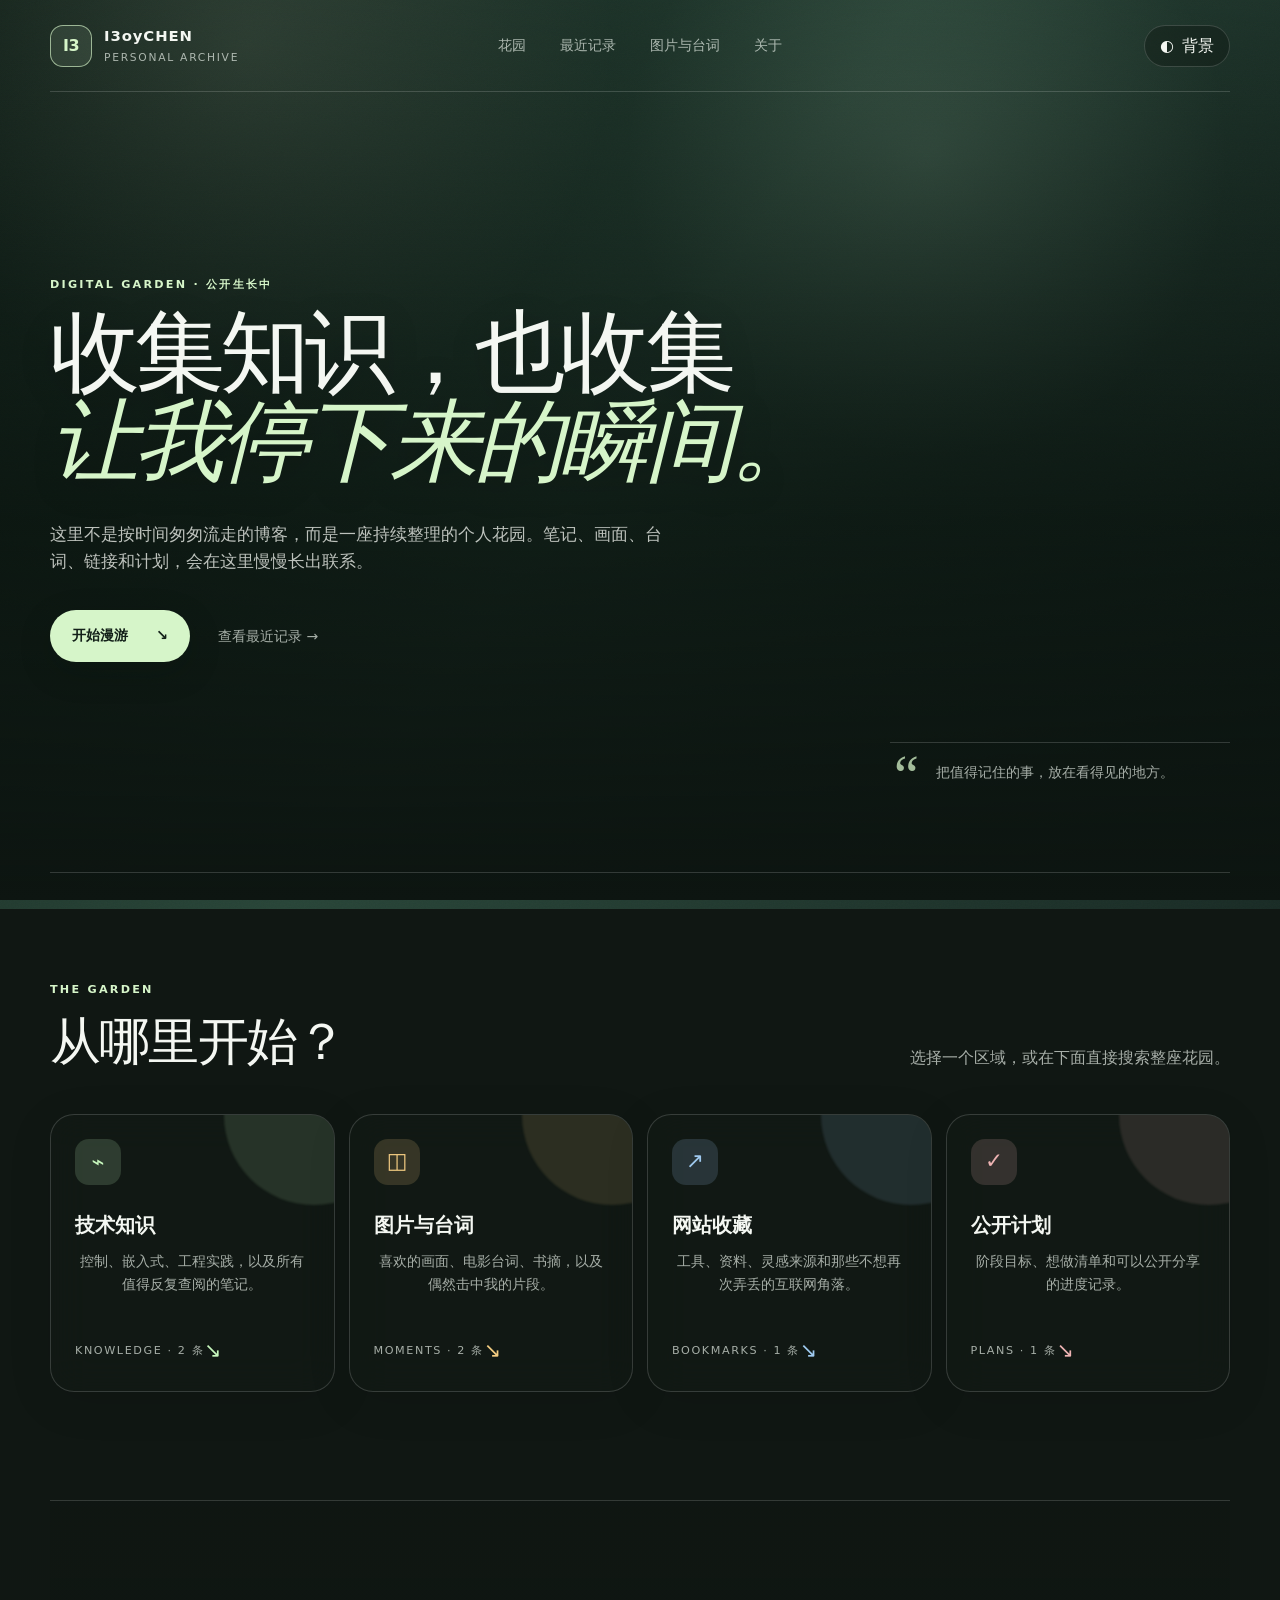
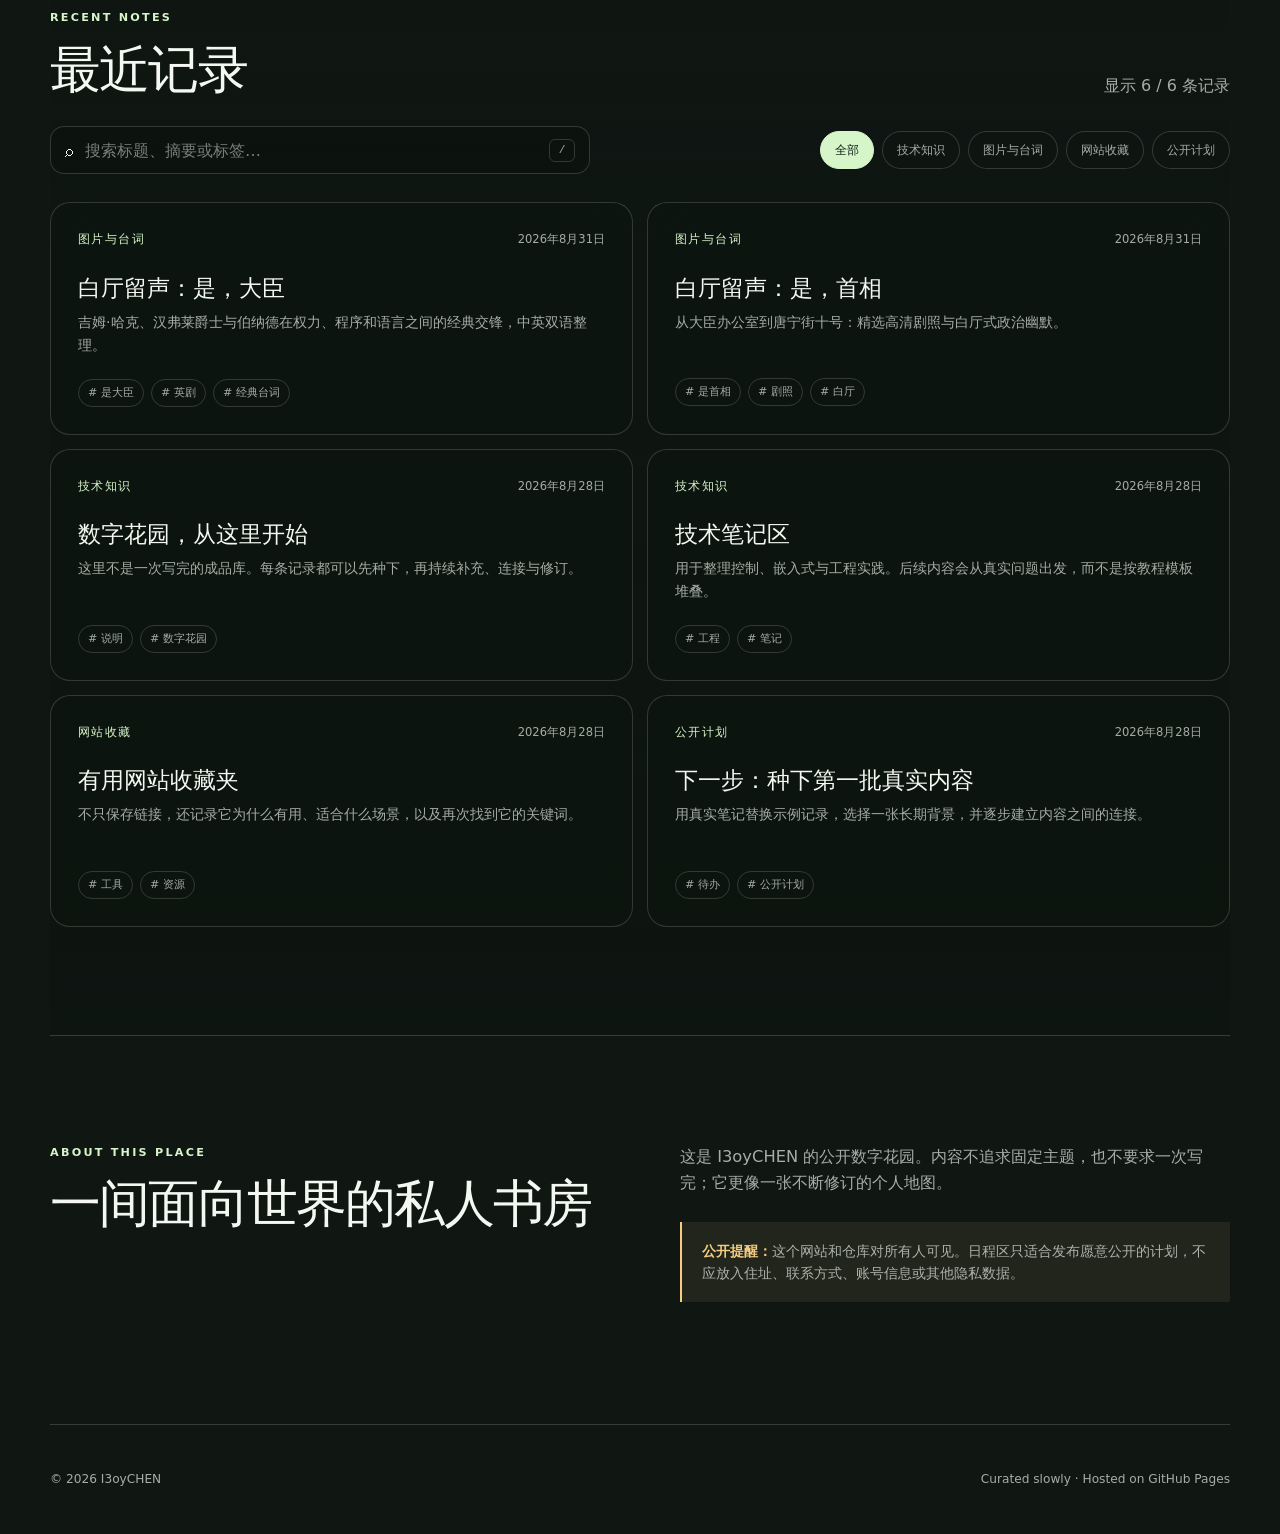
==== index.html @ d6d53adb "Add Yes Minister bilingual stills and quotes" ====
<!doctype html>
<html lang="zh-CN">
<head>
  <meta charset="utf-8">
  <meta name="viewport" content="width=device-width, initial-scale=1">
  <meta name="description" content="I3oyCHEN 的个人数字花园：技术笔记、光影片段、网站收藏与公开计划。">
  <meta name="theme-color" content="#101713">
  <title>I3oyCHEN · 数字花园</title>
  <link rel="icon" href="assets/favicon.svg" type="image/svg+xml">
  <link rel="stylesheet" href="assets/styles.css">
</head>
<body>
  <a class="skip-link" href="#main-content">跳到主要内容</a>
  <div class="background-layer" aria-hidden="true"></div>
  <div class="page-shell">
    <header class="site-header" aria-label="网站页眉">
      <a class="brand" href="#top" aria-label="返回首页">
        <span class="brand-mark" aria-hidden="true">I3</span>
        <span><strong>I3oyCHEN</strong><small>Personal archive</small></span>
      </a>
      <nav class="main-nav" aria-label="主要导航">
        <a href="#garden">花园</a>
        <a href="#latest">最近记录</a>
        <a href="moments/yes-minister.html">图片与台词</a>
        <a href="#about">关于</a>
      </nav>
      <button class="icon-button" id="open-background" type="button" aria-haspopup="dialog" aria-controls="background-panel">
        <span aria-hidden="true">◐</span><span class="button-label">背景</span>
      </button>
    </header>

    <main id="main-content">
      <section class="hero" id="top" aria-labelledby="hero-title">
        <p class="eyebrow">DIGITAL GARDEN · 公开生长中</p>
        <h1 id="hero-title">收集知识，也收集<br><em>让我停下来的瞬间。</em></h1>
        <p class="hero-copy">这里不是按时间匆匆流走的博客，而是一座持续整理的个人花园。笔记、画面、台词、链接和计划，会在这里慢慢长出联系。</p>
        <div class="hero-actions">
          <a class="primary-button" href="#garden">开始漫游 <span aria-hidden="true">↘</span></a>
          <a class="text-link" href="#latest">查看最近记录 <span aria-hidden="true">→</span></a>
        </div>
        <div class="hero-note" aria-label="今日短句">
          <span class="quote-mark" aria-hidden="true">“</span>
          <blockquote id="daily-quote">把值得记住的事，放在看得见的地方。</blockquote>
        </div>
      </section>

      <section class="garden section-block" id="garden" aria-labelledby="garden-title">
        <div class="section-heading">
          <div><p class="eyebrow">THE GARDEN</p><h2 id="garden-title">从哪里开始？</h2></div>
          <p>选择一个区域，或在下面直接搜索整座花园。</p>
        </div>
        <div class="category-grid" id="category-grid" aria-label="内容分类"></div>
      </section>

      <section class="archive section-block" id="latest" aria-labelledby="archive-title">
        <div class="section-heading archive-heading">
          <div><p class="eyebrow">RECENT NOTES</p><h2 id="archive-title">最近记录</h2></div>
          <p id="result-count" aria-live="polite"></p>
        </div>
        <div class="search-panel" role="search">
          <label class="search-box" for="search-input">
            <span aria-hidden="true">⌕</span><span class="sr-only">搜索花园</span>
            <input id="search-input" type="search" autocomplete="off" placeholder="搜索标题、摘要或标签…">
            <kbd aria-hidden="true">/</kbd>
          </label>
          <div class="filter-list" id="filter-list" aria-label="按分类筛选"></div>
        </div>
        <div class="entry-grid" id="entry-grid"></div>
        <div class="empty-state" id="empty-state" hidden>
          <p>没有找到匹配的记录。</p>
          <button class="text-button" id="clear-search" type="button">清除搜索与筛选</button>
        </div>
      </section>

      <section class="about section-block" id="about" aria-labelledby="about-title">
        <div><p class="eyebrow">ABOUT THIS PLACE</p><h2 id="about-title">一间面向世界的私人书房</h2></div>
        <div class="about-copy">
          <p>这是 I3oyCHEN 的公开数字花园。内容不追求固定主题，也不要求一次写完；它更像一张不断修订的个人地图。</p>
          <p class="privacy-note"><strong>公开提醒：</strong>这个网站和仓库对所有人可见。日程区只适合发布愿意公开的计划，不应放入住址、联系方式、账号信息或其他隐私数据。</p>
        </div>
      </section>
    </main>

    <footer class="site-footer">
      <p>© <span id="current-year"></span> I3oyCHEN</p>
      <p>Curated slowly · Hosted on GitHub Pages</p>
    </footer>
  </div>

  <dialog class="background-panel" id="background-panel" aria-labelledby="background-title">
    <form method="dialog" class="panel-head">
      <div><p class="eyebrow">APPEARANCE</p><h2 id="background-title">选择一片天色</h2></div>
      <button class="close-button" value="close" aria-label="关闭背景面板">×</button>
    </form>
    <div class="background-options" id="background-options" role="radiogroup" aria-label="预设背景"></div>
    <div class="custom-background">
      <div><strong>使用本地图片</strong><p>图片只保存在当前浏览器，不会上传到网站。</p></div>
      <label class="upload-button" for="background-upload">选择图片</label>
      <input id="background-upload" type="file" accept="image/jpeg,image/png,image/webp,image/avif" hidden>
    </div>
    <p class="upload-status" id="upload-status" aria-live="polite"></p>
  </dialog>

  <noscript>请启用 JavaScript，以使用内容筛选、搜索和背景切换功能。</noscript>
  <script src="content/site-content.js"></script>
  <script src="assets/app.js"></script>
</body>
</html>
---- assets/styles.css ----
:root {
  --ink: #f4f7f2;
  --muted: rgba(237, 244, 238, 0.68);
  --line: rgba(255, 255, 255, 0.16);
  --panel: rgba(14, 21, 17, 0.66);
  --panel-strong: rgba(14, 21, 17, 0.88);
  --accent: #d6f5c9;
  --accent-ink: #132019;
  --shadow: 0 24px 80px rgba(0, 0, 0, 0.28);
  --radius: 24px;
  --content-width: 1180px;
  font-family: Inter, ui-sans-serif, system-ui, -apple-system, BlinkMacSystemFont, "Segoe UI", "Microsoft YaHei", sans-serif;
  color-scheme: dark;
}

* { box-sizing: border-box; }
html { scroll-behavior: smooth; }
body {
  margin: 0;
  min-width: 320px;
  min-height: 100vh;
  color: var(--ink);
  background: #101713;
  line-height: 1.6;
}
body::after {
  content: "";
  position: fixed;
  inset: 0;
  z-index: -1;
  pointer-events: none;
  background: linear-gradient(180deg, rgba(6, 13, 9, 0.18) 0%, rgba(6, 13, 9, 0.72) 58%, #0d1511 100%);
}

a { color: inherit; text-decoration: none; }
button, input { font: inherit; }
button, a { -webkit-tap-highlight-color: transparent; }
button { color: inherit; }

.background-layer {
  position: fixed;
  inset: 0;
  z-index: -2;
  background-color: #24372f;
  background-size: cover;
  background-position: center;
  transform: scale(1.02);
  transition: background 500ms ease, filter 500ms ease;
}

body[data-background="forest"] .background-layer {
  background-image:
    radial-gradient(circle at 72% 18%, rgba(186, 230, 197, 0.2), transparent 25%),
    radial-gradient(circle at 20% 6%, rgba(229, 239, 205, 0.14), transparent 27%),
    linear-gradient(125deg, #13241c 0%, #274437 48%, #182a24 100%);
}
body[data-background="forest"] .background-layer::before,
body[data-background="paper"] .background-layer::before {
  content: "";
  position: absolute;
  inset: 0;
  opacity: 0.26;
  background-image: url("data:image/svg+xml,%3Csvg xmlns='http://www.w3.org/2000/svg' width='180' height='180' viewBox='0 0 180 180'%3E%3Cfilter id='n'%3E%3CfeTurbulence type='fractalNoise' baseFrequency='.72' numOctaves='3' stitchTiles='stitch'/%3E%3C/filter%3E%3Crect width='100%25' height='100%25' filter='url(%23n)' opacity='.12'/%3E%3C/svg%3E");
}
body[data-background="dusk"] .background-layer {
  background-image:
    radial-gradient(circle at 78% 22%, rgba(246, 177, 132, 0.32), transparent 25%),
    radial-gradient(circle at 22% 12%, rgba(136, 159, 224, 0.3), transparent 32%),
    linear-gradient(135deg, #17182c 0%, #3c3658 54%, #322820 100%);
}
body[data-background="paper"] .background-layer {
  background-image:
    radial-gradient(circle at 80% 12%, rgba(255, 245, 208, 0.33), transparent 28%),
    linear-gradient(135deg, #5e4b3d 0%, #94785e 44%, #4a4038 100%);
  filter: saturate(0.75);
}
body[data-background="classic"] .background-layer {
  background-image: url("backgrounds/classic.jpg");
}
body[data-background="custom"] .background-layer {
  background-image: var(--custom-background);
}

.page-shell { width: min(calc(100% - 40px), var(--content-width)); margin: 0 auto; }
.site-header {
  min-height: 92px;
  display: grid;
  grid-template-columns: 1fr auto 1fr;
  align-items: center;
  border-bottom: 1px solid var(--line);
}
.brand { display: inline-flex; width: fit-content; align-items: center; gap: 12px; }
.brand-mark {
  display: grid;
  place-items: center;
  width: 42px;
  height: 42px;
  border: 1px solid rgba(214, 245, 201, 0.65);
  border-radius: 13px;
  background: rgba(214, 245, 201, 0.1);
  color: var(--accent);
  font-weight: 800;
  letter-spacing: -0.04em;
}
.brand strong, .brand small { display: block; }
.brand strong { font-size: 0.93rem; letter-spacing: 0.06em; }
.brand small { color: var(--muted); font-size: 0.67rem; letter-spacing: 0.16em; text-transform: uppercase; }
.main-nav { display: flex; gap: 34px; color: var(--muted); font-size: 0.88rem; }
.main-nav a { position: relative; padding: 10px 0; }
.main-nav a::after {
  content: "";
  position: absolute;
  left: 0;
  right: 100%;
  bottom: 4px;
  height: 1px;
  background: var(--accent);
  transition: right 180ms ease;
}
.main-nav a:hover, .main-nav a:focus-visible { color: var(--ink); }
.main-nav a:hover::after, .main-nav a:focus-visible::after { right: 0; }
.icon-button {
  justify-self: end;
  display: inline-flex;
  align-items: center;
  gap: 8px;
  min-height: 42px;
  padding: 0 15px;
  border: 1px solid var(--line);
  border-radius: 999px;
  background: rgba(14, 21, 17, 0.38);
  cursor: pointer;
}
.icon-button:hover { border-color: rgba(214, 245, 201, 0.6); background: rgba(14, 21, 17, 0.68); }

.hero {
  min-height: min(780px, calc(100vh - 30px));
  display: flex;
  flex-direction: column;
  justify-content: center;
  position: relative;
  padding: 108px 0 134px;
}
.eyebrow { margin: 0 0 15px; color: var(--accent); font-size: 0.7rem; font-weight: 700; letter-spacing: 0.2em; }
.hero h1 {
  max-width: 860px;
  margin: 0;
  font-family: Georgia, "Noto Serif SC", "Songti SC", serif;
  font-size: clamp(3rem, 7vw, 6.75rem);
  font-weight: 500;
  letter-spacing: -0.055em;
  line-height: 0.99;
  text-shadow: 0 8px 34px rgba(0, 0, 0, 0.24);
}
.hero h1 em { color: var(--accent); font-weight: 400; }
.hero-copy { max-width: 640px; margin: 34px 0 0; color: rgba(244, 247, 242, 0.76); font-size: 1.08rem; }
.hero-actions { display: flex; align-items: center; gap: 28px; margin-top: 34px; }
.primary-button {
  display: inline-flex;
  align-items: center;
  gap: 28px;
  min-height: 52px;
  padding: 0 22px;
  border-radius: 999px;
  background: var(--accent);
  color: var(--accent-ink);
  font-size: 0.9rem;
  font-weight: 700;
  box-shadow: 0 10px 32px rgba(8, 20, 12, 0.24);
}
.primary-button:hover { transform: translateY(-2px); box-shadow: 0 14px 38px rgba(8, 20, 12, 0.34); }
.text-link { color: var(--muted); font-size: 0.88rem; }
.text-link:hover { color: var(--ink); }
.hero-note {
  position: absolute;
  right: 0;
  bottom: 88px;
  width: min(340px, 35%);
  padding: 18px 0 0 46px;
  border-top: 1px solid var(--line);
}
.hero-note blockquote { margin: 0; color: var(--muted); font-family: Georgia, "Noto Serif SC", serif; font-size: 0.9rem; }
.quote-mark { position: absolute; left: 4px; top: 4px; color: var(--accent); font-family: Georgia, serif; font-size: 3.5rem; line-height: 1; opacity: 0.75; }

.section-block { padding: 108px 0; border-top: 1px solid var(--line); }
.section-heading { display: flex; align-items: end; justify-content: space-between; gap: 48px; margin-bottom: 44px; }
.section-heading h2, .about h2, .background-panel h2 {
  margin: 0;
  font-family: Georgia, "Noto Serif SC", "Songti SC", serif;
  font-size: clamp(2rem, 4vw, 3.75rem);
  font-weight: 500;
  letter-spacing: -0.035em;
  line-height: 1.1;
}
.section-heading > p { max-width: 390px; margin: 0; color: var(--muted); }
.category-grid { display: grid; grid-template-columns: repeat(4, 1fr); gap: 14px; }
.category-card {
  position: relative;
  min-height: 278px;
  display: flex;
  flex-direction: column;
  padding: 24px;
  overflow: hidden;
  border: 1px solid var(--line);
  border-radius: var(--radius);
  background: rgba(18, 27, 22, 0.62);
  backdrop-filter: blur(18px);
  box-shadow: 0 10px 45px rgba(0, 0, 0, 0.1);
  cursor: pointer;
  transition: transform 180ms ease, border-color 180ms ease, background 180ms ease;
}
.category-card::before {
  content: "";
  position: absolute;
  width: 180px;
  height: 180px;
  top: -90px;
  right: -70px;
  border-radius: 50%;
  background: var(--card-accent);
  filter: blur(1px);
  opacity: 0.12;
}
.category-card:hover, .category-card:focus-visible { transform: translateY(-5px); border-color: color-mix(in srgb, var(--card-accent) 55%, white 10%); background: rgba(18, 27, 22, 0.78); outline: none; }
.category-icon { display: grid; place-items: center; width: 46px; height: 46px; border-radius: 14px; background: color-mix(in srgb, var(--card-accent) 16%, transparent); color: var(--card-accent); font-size: 1.35rem; }
.category-meta { display: flex; align-items: center; justify-content: space-between; margin-top: auto; color: var(--muted); font-size: 0.7rem; text-transform: uppercase; letter-spacing: 0.14em; }
.category-card h3 { margin: 25px 0 8px; font-size: 1.24rem; }
.category-card > p { margin: 0; color: var(--muted); font-size: 0.88rem; }
.category-arrow { font-size: 1.3rem; color: var(--card-accent); }
.accent-mint { --card-accent: #c7f7bd; }
.accent-amber { --card-accent: #f4cc82; }
.accent-blue { --card-accent: #9fc9ef; }
.accent-rose { --card-accent: #edb3b3; }

.archive { background: linear-gradient(180deg, rgba(11, 18, 14, 0.1), rgba(11, 18, 14, 0.48)); }
.archive-heading { margin-bottom: 28px; }
.search-panel { display: flex; gap: 14px; justify-content: space-between; align-items: center; margin-bottom: 28px; }
.search-box {
  flex: 1 1 440px;
  max-width: 540px;
  display: flex;
  align-items: center;
  gap: 10px;
  min-height: 48px;
  padding: 0 14px;
  border: 1px solid var(--line);
  border-radius: 14px;
  background: rgba(12, 19, 15, 0.66);
  backdrop-filter: blur(16px);
}
.search-box:focus-within { border-color: rgba(214, 245, 201, 0.72); box-shadow: 0 0 0 3px rgba(214, 245, 201, 0.08); }
.search-box input { width: 100%; border: 0; outline: 0; background: transparent; color: var(--ink); }
.search-box input::placeholder { color: rgba(237, 244, 238, 0.48); }
kbd { min-width: 26px; padding: 2px 7px; border: 1px solid var(--line); border-radius: 6px; color: var(--muted); text-align: center; font-size: 0.7rem; }
.filter-list { display: flex; flex-wrap: wrap; justify-content: flex-end; gap: 8px; }
.filter-button {
  min-height: 38px;
  padding: 0 14px;
  border: 1px solid var(--line);
  border-radius: 999px;
  background: rgba(14, 21, 17, 0.46);
  color: var(--muted);
  cursor: pointer;
  font-size: 0.78rem;
}
.filter-button:hover, .filter-button[aria-pressed="true"] { background: var(--accent); color: var(--accent-ink); border-color: var(--accent); }
.entry-grid { display: grid; grid-template-columns: repeat(2, 1fr); gap: 14px; }
.entry-card {
  min-height: 232px;
  display: flex;
  flex-direction: column;
  padding: 27px;
  border: 1px solid var(--line);
  border-radius: 20px;
  background: rgba(13, 21, 16, 0.68);
  backdrop-filter: blur(18px);
  transition: transform 180ms ease, border-color 180ms ease, background 180ms ease;
}
.entry-card:hover { transform: translateY(-3px); border-color: rgba(214, 245, 201, 0.45); background: rgba(13, 21, 16, 0.84); }
.entry-top { display: flex; align-items: center; justify-content: space-between; gap: 20px; color: var(--muted); font-size: 0.72rem; }
.entry-category { color: var(--accent); text-transform: uppercase; letter-spacing: 0.13em; }
.entry-card h3 { margin: 24px 0 8px; font-family: Georgia, "Noto Serif SC", serif; font-size: 1.45rem; font-weight: 500; line-height: 1.3; }
.entry-card h3 a::after { content: " ↗"; color: var(--accent); font-size: 0.82em; opacity: 0; transition: opacity 150ms ease; }
.entry-card:hover h3 a::after { opacity: 1; }
.entry-card > p { margin: 0; color: var(--muted); font-size: 0.89rem; }
.tag-list { display: flex; flex-wrap: wrap; gap: 7px; margin-top: auto; padding-top: 22px; }
.tag { padding: 4px 9px; border: 1px solid var(--line); border-radius: 999px; color: var(--muted); font-size: 0.7rem; }
.empty-state { padding: 70px 20px; border: 1px dashed var(--line); border-radius: 20px; color: var(--muted); text-align: center; }
.text-button { border: 0; background: transparent; color: var(--accent); text-decoration: underline; cursor: pointer; }

.about { display: grid; grid-template-columns: 1fr 1fr; gap: 80px; }
.about-copy { max-width: 560px; color: var(--muted); font-size: 1.02rem; }
.about-copy p { margin-top: 0; }
.privacy-note { margin-top: 26px !important; padding: 18px 20px; border-left: 2px solid #f4cc82; background: rgba(244, 204, 130, 0.08); font-size: 0.87rem; }
.privacy-note strong { color: #f4cc82; }
.site-footer { min-height: 110px; display: flex; justify-content: space-between; align-items: center; border-top: 1px solid var(--line); color: var(--muted); font-size: 0.76rem; }

.background-panel {
  width: min(620px, calc(100% - 30px));
  padding: 0;
  border: 1px solid rgba(255, 255, 255, 0.15);
  border-radius: 26px;
  color: var(--ink);
  background: rgba(17, 25, 20, 0.94);
  box-shadow: var(--shadow);
  backdrop-filter: blur(30px);
}
.background-panel::backdrop { background: rgba(3, 8, 5, 0.62); backdrop-filter: blur(8px); }
.background-panel[open] { animation: panel-in 180ms ease-out; }
@keyframes panel-in { from { opacity: 0; transform: translateY(12px) scale(0.98); } }
.panel-head { display: flex; align-items: start; justify-content: space-between; padding: 28px 28px 20px; }
.background-panel h2 { font-size: 2rem; }
.close-button { width: 38px; height: 38px; border: 1px solid var(--line); border-radius: 50%; background: transparent; cursor: pointer; font-size: 1.5rem; line-height: 1; }
.background-options { display: grid; grid-template-columns: repeat(2, 1fr); gap: 10px; padding: 0 28px 22px; }
.background-choice {
  position: relative;
  display: grid;
  grid-template-columns: 52px 1fr 22px;
  align-items: center;
  gap: 12px;
  min-height: 76px;
  padding: 10px;
  border: 1px solid var(--line);
  border-radius: 16px;
  background: rgba(255, 255, 255, 0.025);
  cursor: pointer;
  text-align: left;
}
.background-choice:hover, .background-choice[aria-checked="true"] { border-color: rgba(214, 245, 201, 0.65); background: rgba(214, 245, 201, 0.06); }
.background-swatch { width: 52px; height: 52px; border-radius: 12px; background: var(--swatch); box-shadow: inset 0 0 0 1px rgba(255, 255, 255, 0.13); }
.background-choice strong, .background-choice small { display: block; }
.background-choice small { color: var(--muted); }
.choice-check { color: var(--accent); opacity: 0; }
.background-choice[aria-checked="true"] .choice-check { opacity: 1; }
.custom-background { display: flex; align-items: center; justify-content: space-between; gap: 20px; padding: 22px 28px; border-top: 1px solid var(--line); }
.custom-background strong { display: block; }
.custom-background p, .upload-status { margin: 3px 0 0; color: var(--muted); font-size: 0.76rem; }
.upload-button { flex: 0 0 auto; padding: 9px 14px; border: 1px solid var(--line); border-radius: 999px; cursor: pointer; font-size: 0.78rem; }
.upload-button:hover { border-color: var(--accent); color: var(--accent); }
.upload-status { min-height: 24px; padding: 0 28px 18px; }

.skip-link { position: fixed; left: 12px; top: -60px; z-index: 20; padding: 10px 14px; border-radius: 9px; background: var(--accent); color: var(--accent-ink); }
.skip-link:focus { top: 12px; }
.sr-only { position: absolute; width: 1px; height: 1px; padding: 0; margin: -1px; overflow: hidden; clip: rect(0, 0, 0, 0); white-space: nowrap; border: 0; }
:focus-visible { outline: 2px solid var(--accent); outline-offset: 4px; }

@media (max-width: 960px) {
  .category-grid { grid-template-columns: repeat(2, 1fr); }
  .search-panel { align-items: stretch; flex-direction: column; }
  .search-box { max-width: none; flex-basis: auto; }
  .filter-list { justify-content: flex-start; }
  .about { gap: 42px; }
}

@media (max-width: 700px) {
  .page-shell { width: min(calc(100% - 28px), var(--content-width)); }
  .site-header { min-height: 76px; grid-template-columns: 1fr auto; }
  .main-nav { display: none; }
  .brand-mark { width: 38px; height: 38px; }
  .button-label { display: none; }
  .icon-button { padding: 0; width: 42px; justify-content: center; }
  .hero { min-height: 720px; padding: 94px 0 156px; }
  .hero h1 { font-size: clamp(2.8rem, 14vw, 5rem); }
  .hero-copy { font-size: 0.98rem; }
  .hero-actions { align-items: flex-start; flex-direction: column; gap: 18px; }
  .hero-note { left: 0; right: auto; bottom: 68px; width: min(100%, 340px); }
  .section-block { padding: 78px 0; }
  .section-heading { align-items: flex-start; flex-direction: column; gap: 16px; margin-bottom: 30px; }
  .category-grid, .entry-grid { grid-template-columns: 1fr; }
  .category-card { min-height: 230px; }
  .filter-list { flex-wrap: nowrap; overflow-x: auto; padding: 2px 2px 8px; scrollbar-width: none; }
  .filter-button { flex: 0 0 auto; }
  .about { grid-template-columns: 1fr; gap: 28px; }
  .site-footer { align-items: flex-start; flex-direction: column; justify-content: center; gap: 4px; }
  .site-footer p { margin: 0; }
  .background-options { grid-template-columns: 1fr; }
  .custom-background { align-items: flex-start; flex-direction: column; }
}

@media (prefers-reduced-motion: reduce) {
  html { scroll-behavior: auto; }
  *, *::before, *::after { animation-duration: 0.01ms !important; transition-duration: 0.01ms !important; }
}

@supports not (backdrop-filter: blur(10px)) {
  .category-card, .entry-card, .search-box { background: rgba(13, 21, 16, 0.94); }
}
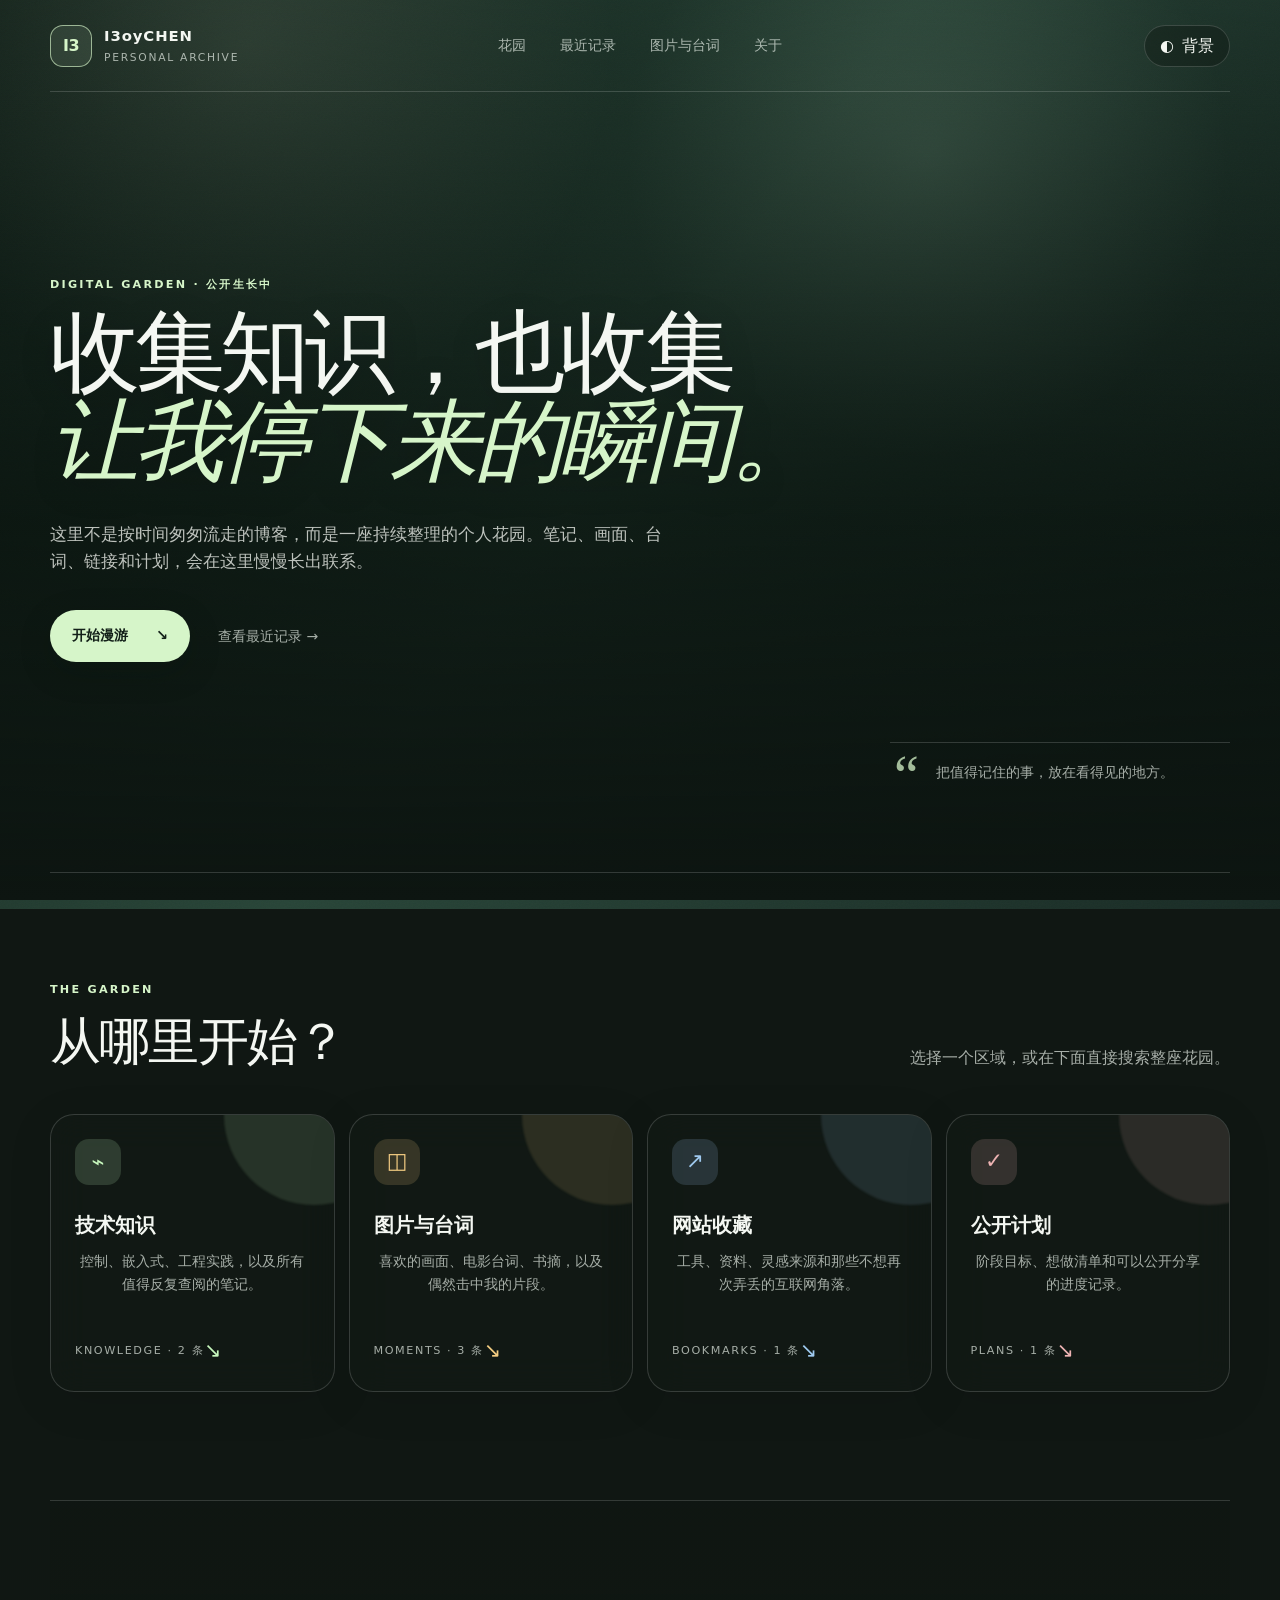
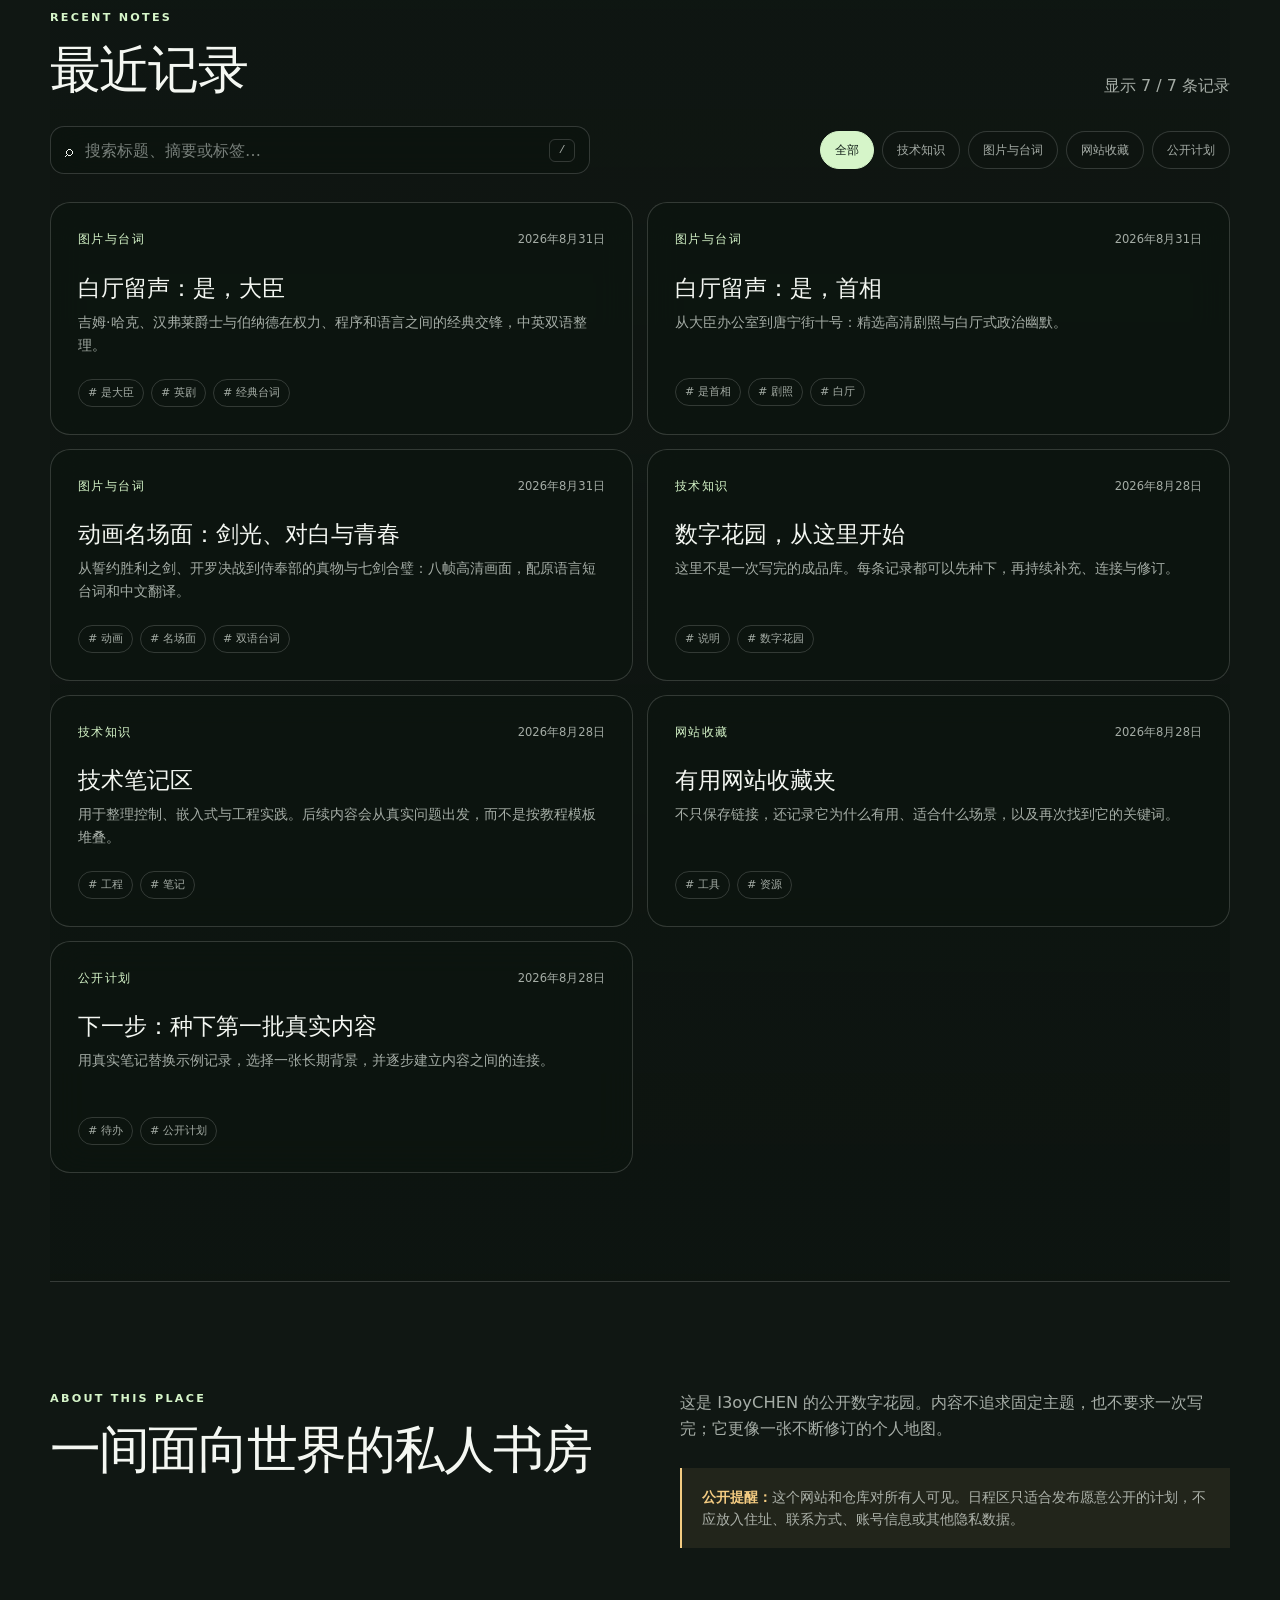
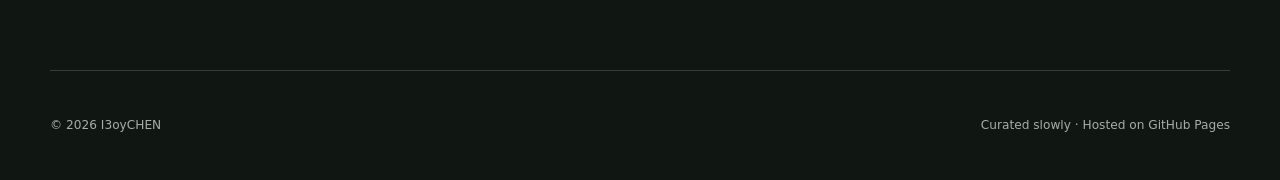
==== commit c42ffdd4: "Add classic animation scene gallery" ====
--- a/index.html
+++ b/index.html
@@ -21,7 +21,7 @@
       <nav class="main-nav" aria-label="主要导航">
         <a href="#garden">花园</a>
         <a href="#latest">最近记录</a>
-        <a href="moments/yes-minister.html">图片与台词</a>
+        <a href="moments/index.html">图片与台词</a>
         <a href="#about">关于</a>
       </nav>
       <button class="icon-button" id="open-background" type="button" aria-haspopup="dialog" aria-controls="background-panel">
@@ -107,4 +107,3 @@
 </body>
 </html>
 
-
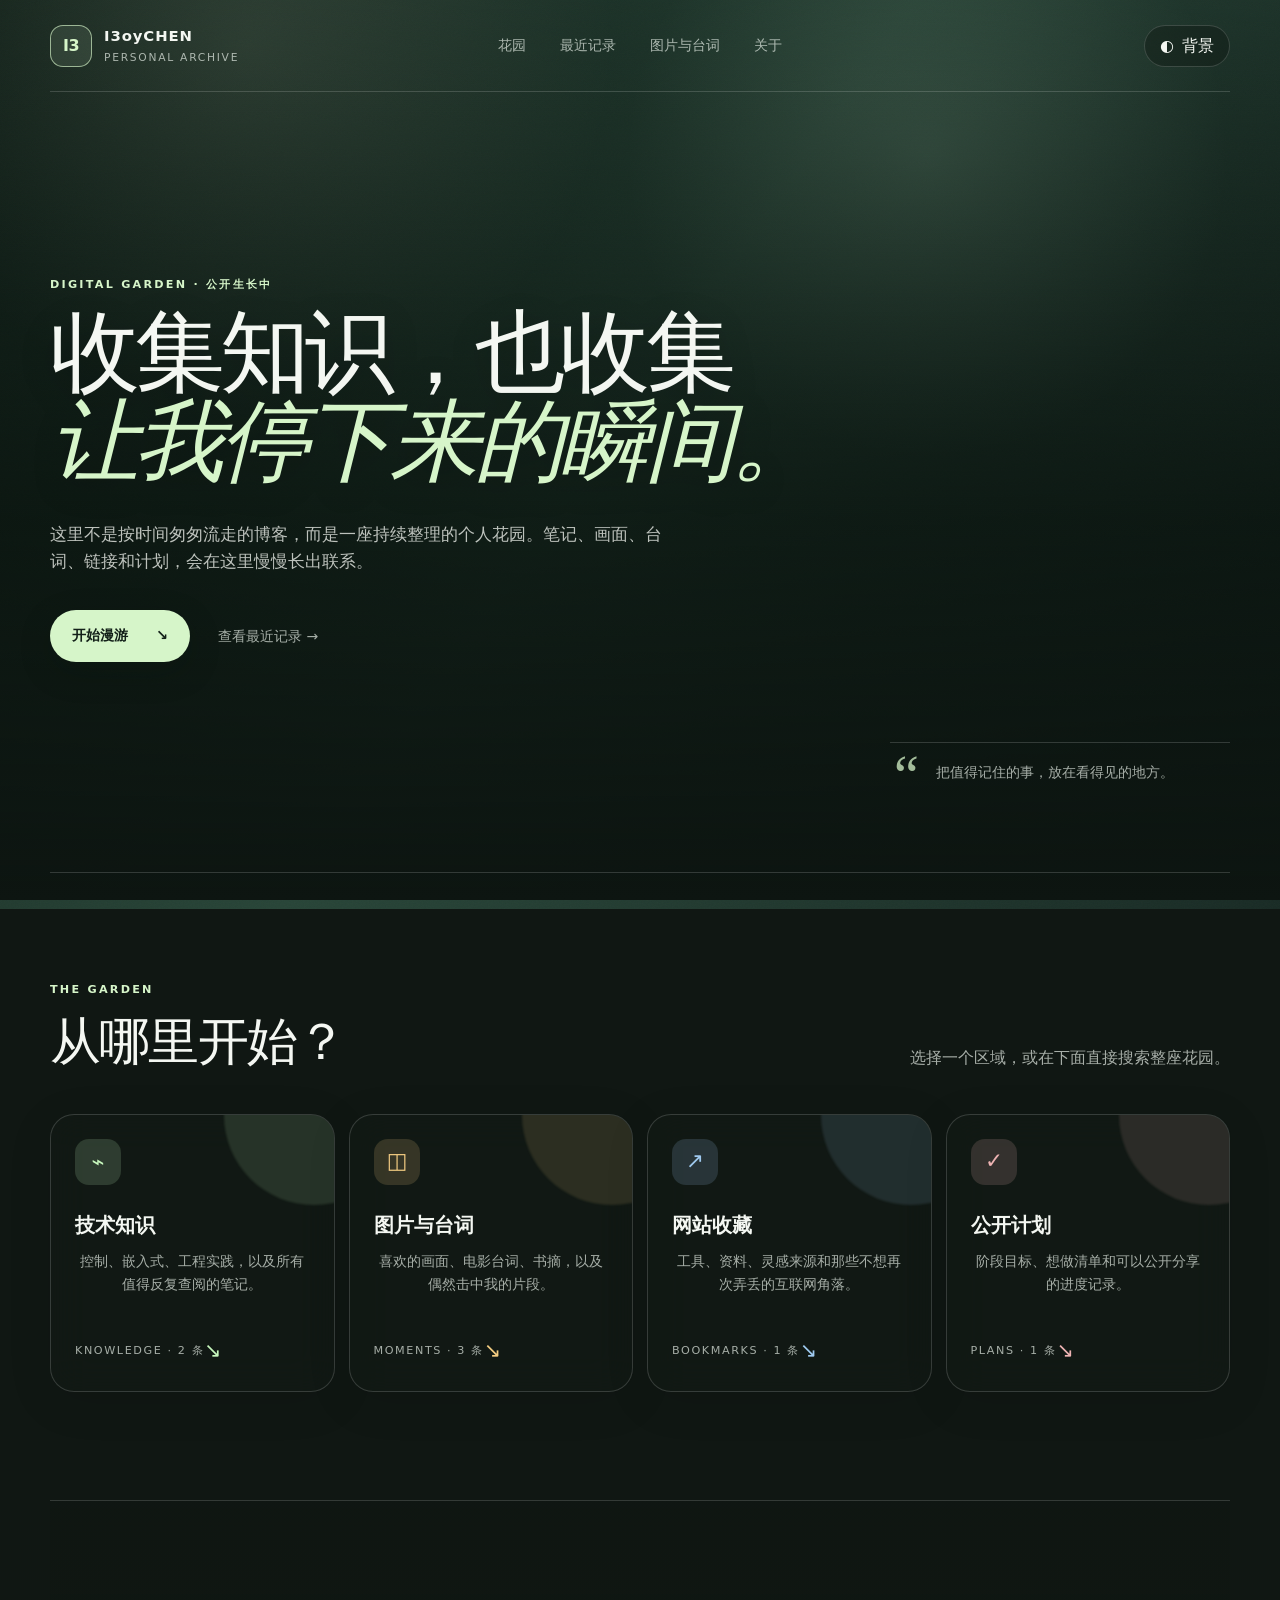
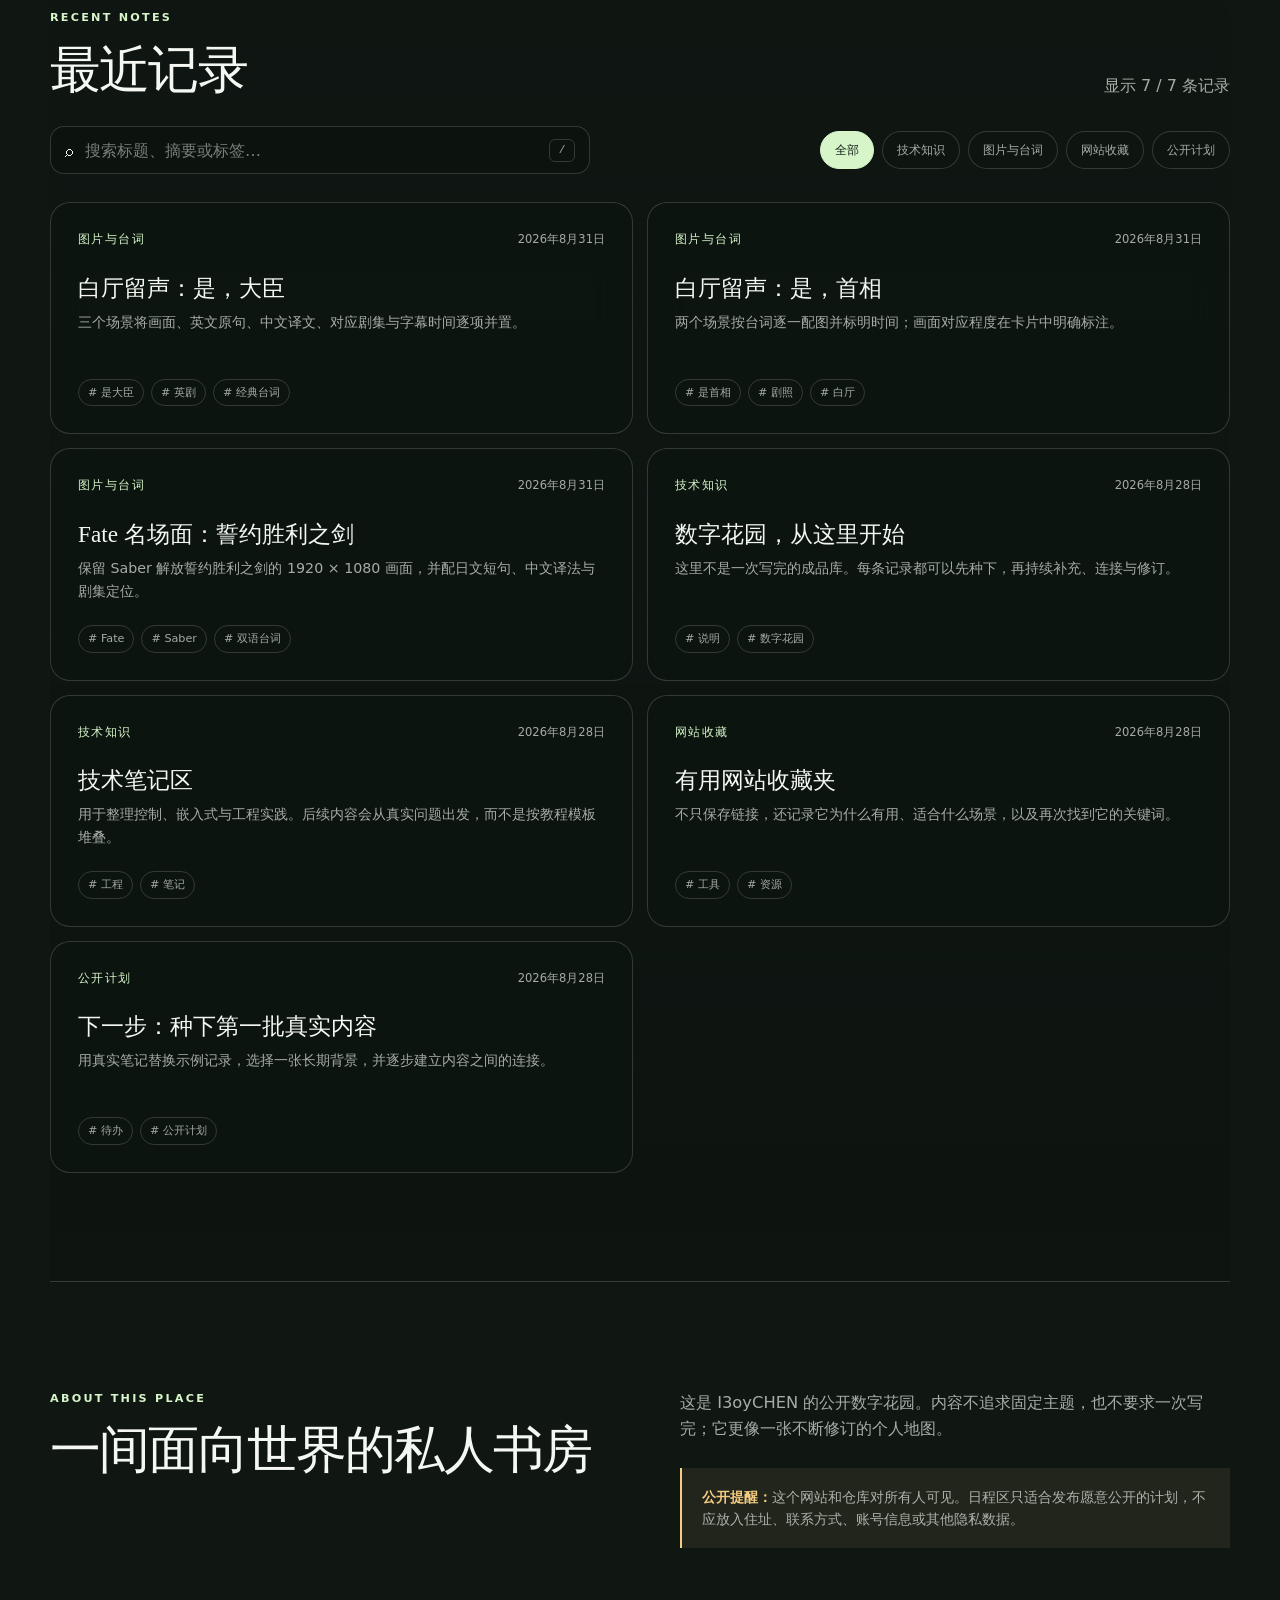
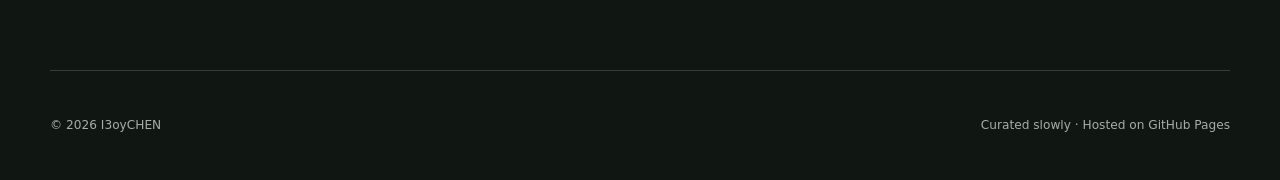
==== commit 960f25e7: "Refresh homepage content cache" ====
--- a/index.html
+++ b/index.html
@@ -102,8 +102,7 @@
   </dialog>
 
   <noscript>请启用 JavaScript，以使用内容筛选、搜索和背景切换功能。</noscript>
-  <script src="content/site-content.js"></script>
+  <script src="content/site-content.js?v=20260831-2"></script>
   <script src="assets/app.js"></script>
 </body>
 </html>
-
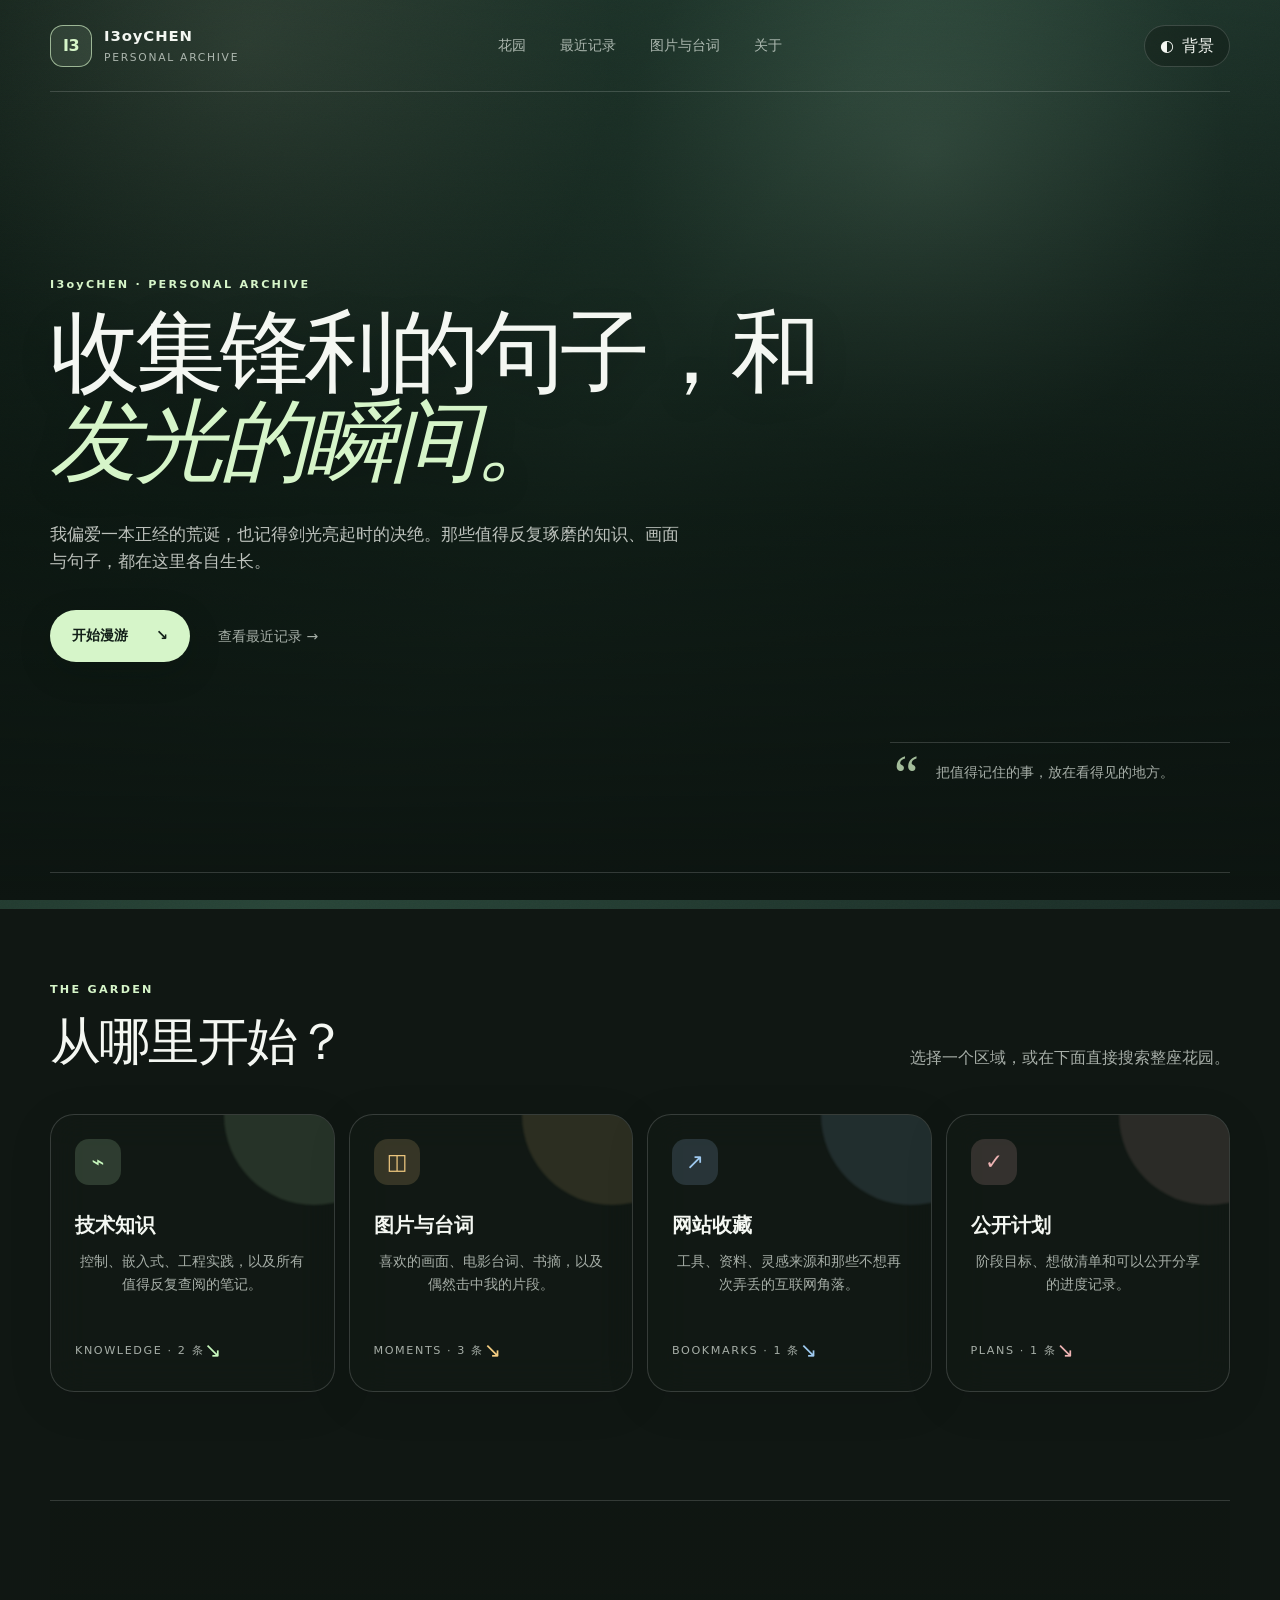
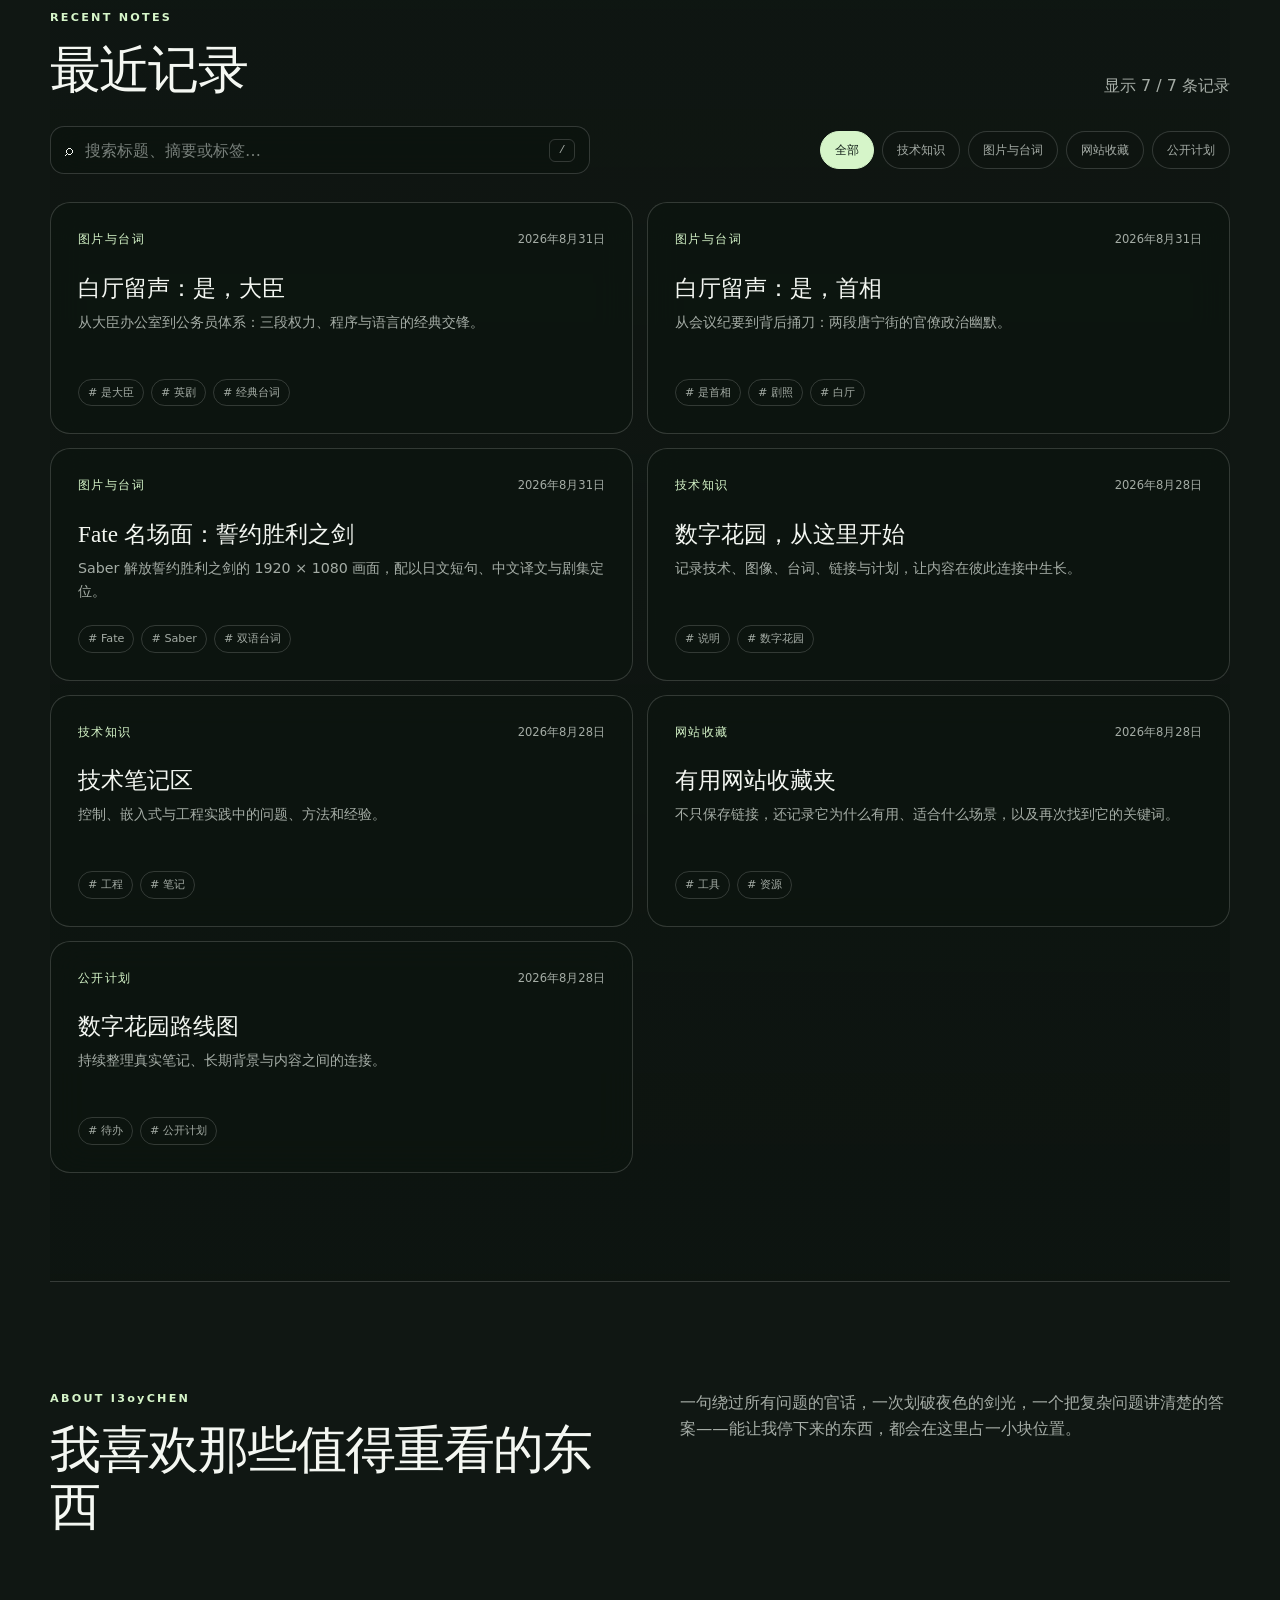
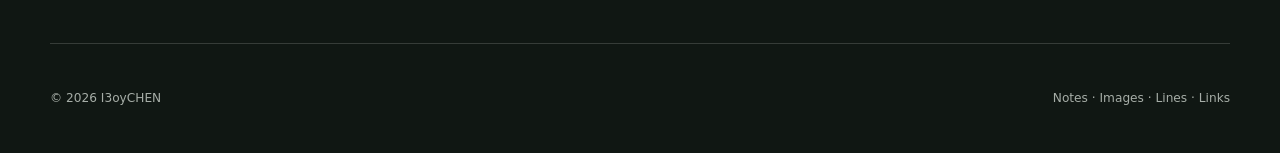
==== commit bbc395d0: "Express I3oyCHEN through lines and moments" ====
--- a/index.html
+++ b/index.html
@@ -3,7 +3,7 @@
 <head>
   <meta charset="utf-8">
   <meta name="viewport" content="width=device-width, initial-scale=1">
-  <meta name="description" content="I3oyCHEN 的个人数字花园：技术笔记、光影片段、网站收藏与公开计划。">
+  <meta name="description" content="I3oyCHEN 的个人收藏：技术笔记、光影片段、网站收藏与公开计划。">
   <meta name="theme-color" content="#101713">
   <title>I3oyCHEN · 数字花园</title>
   <link rel="icon" href="assets/favicon.svg" type="image/svg+xml">
@@ -31,9 +31,9 @@
 
     <main id="main-content">
       <section class="hero" id="top" aria-labelledby="hero-title">
-        <p class="eyebrow">DIGITAL GARDEN · 公开生长中</p>
-        <h1 id="hero-title">收集知识，也收集<br><em>让我停下来的瞬间。</em></h1>
-        <p class="hero-copy">这里不是按时间匆匆流走的博客，而是一座持续整理的个人花园。笔记、画面、台词、链接和计划，会在这里慢慢长出联系。</p>
+        <p class="eyebrow">I3oyCHEN · PERSONAL ARCHIVE</p>
+        <h1 id="hero-title">收集锋利的句子，和<br><em>发光的瞬间。</em></h1>
+        <p class="hero-copy">我偏爱一本正经的荒诞，也记得剑光亮起时的决绝。那些值得反复琢磨的知识、画面与句子，都在这里各自生长。</p>
         <div class="hero-actions">
           <a class="primary-button" href="#garden">开始漫游 <span aria-hidden="true">↘</span></a>
           <a class="text-link" href="#latest">查看最近记录 <span aria-hidden="true">→</span></a>
@@ -73,17 +73,16 @@
       </section>
 
       <section class="about section-block" id="about" aria-labelledby="about-title">
-        <div><p class="eyebrow">ABOUT THIS PLACE</p><h2 id="about-title">一间面向世界的私人书房</h2></div>
+        <div><p class="eyebrow">ABOUT I3oyCHEN</p><h2 id="about-title">我喜欢那些值得重看的东西</h2></div>
         <div class="about-copy">
-          <p>这是 I3oyCHEN 的公开数字花园。内容不追求固定主题，也不要求一次写完；它更像一张不断修订的个人地图。</p>
-          <p class="privacy-note"><strong>公开提醒：</strong>这个网站和仓库对所有人可见。日程区只适合发布愿意公开的计划，不应放入住址、联系方式、账号信息或其他隐私数据。</p>
+          <p>一句绕过所有问题的官话，一次划破夜色的剑光，一个把复杂问题讲清楚的答案——能让我停下来的东西，都会在这里占一小块位置。</p>
         </div>
       </section>
     </main>
 
     <footer class="site-footer">
       <p>© <span id="current-year"></span> I3oyCHEN</p>
-      <p>Curated slowly · Hosted on GitHub Pages</p>
+      <p>Notes · Images · Lines · Links</p>
     </footer>
   </div>
 
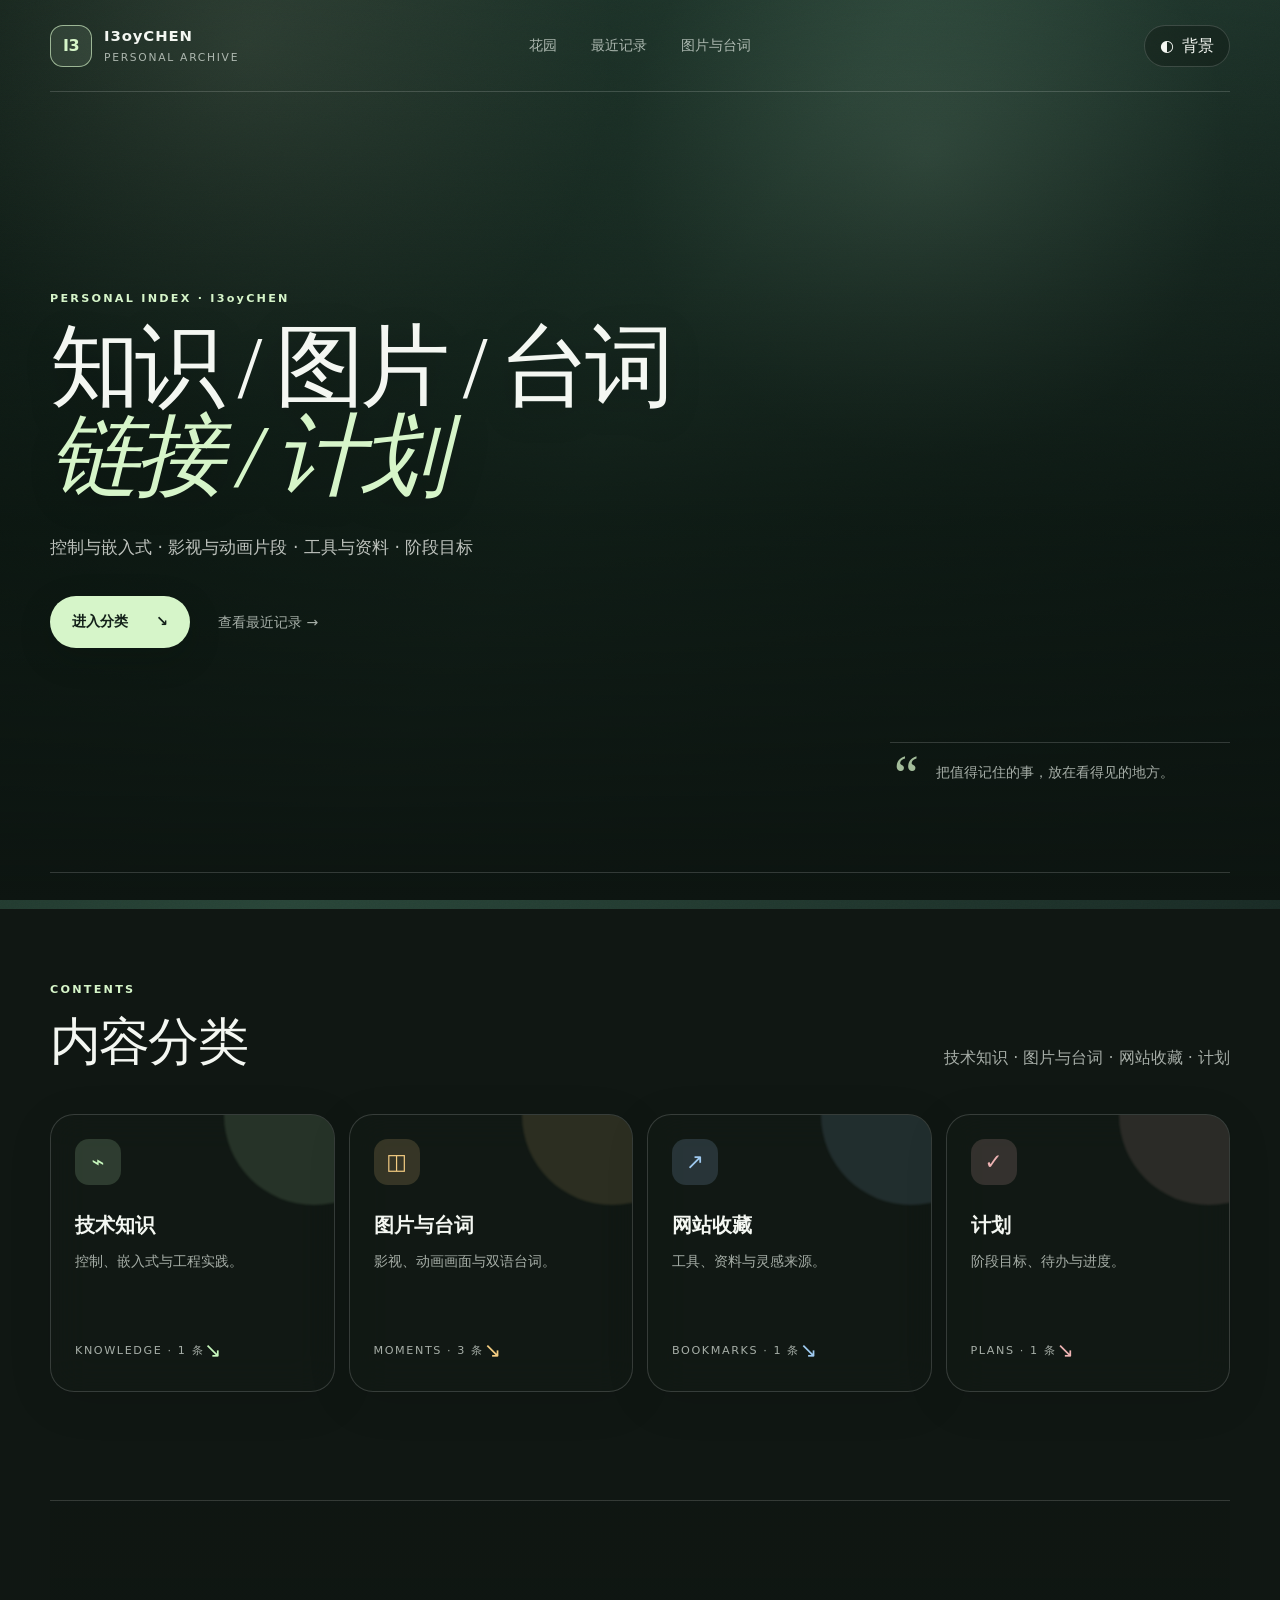
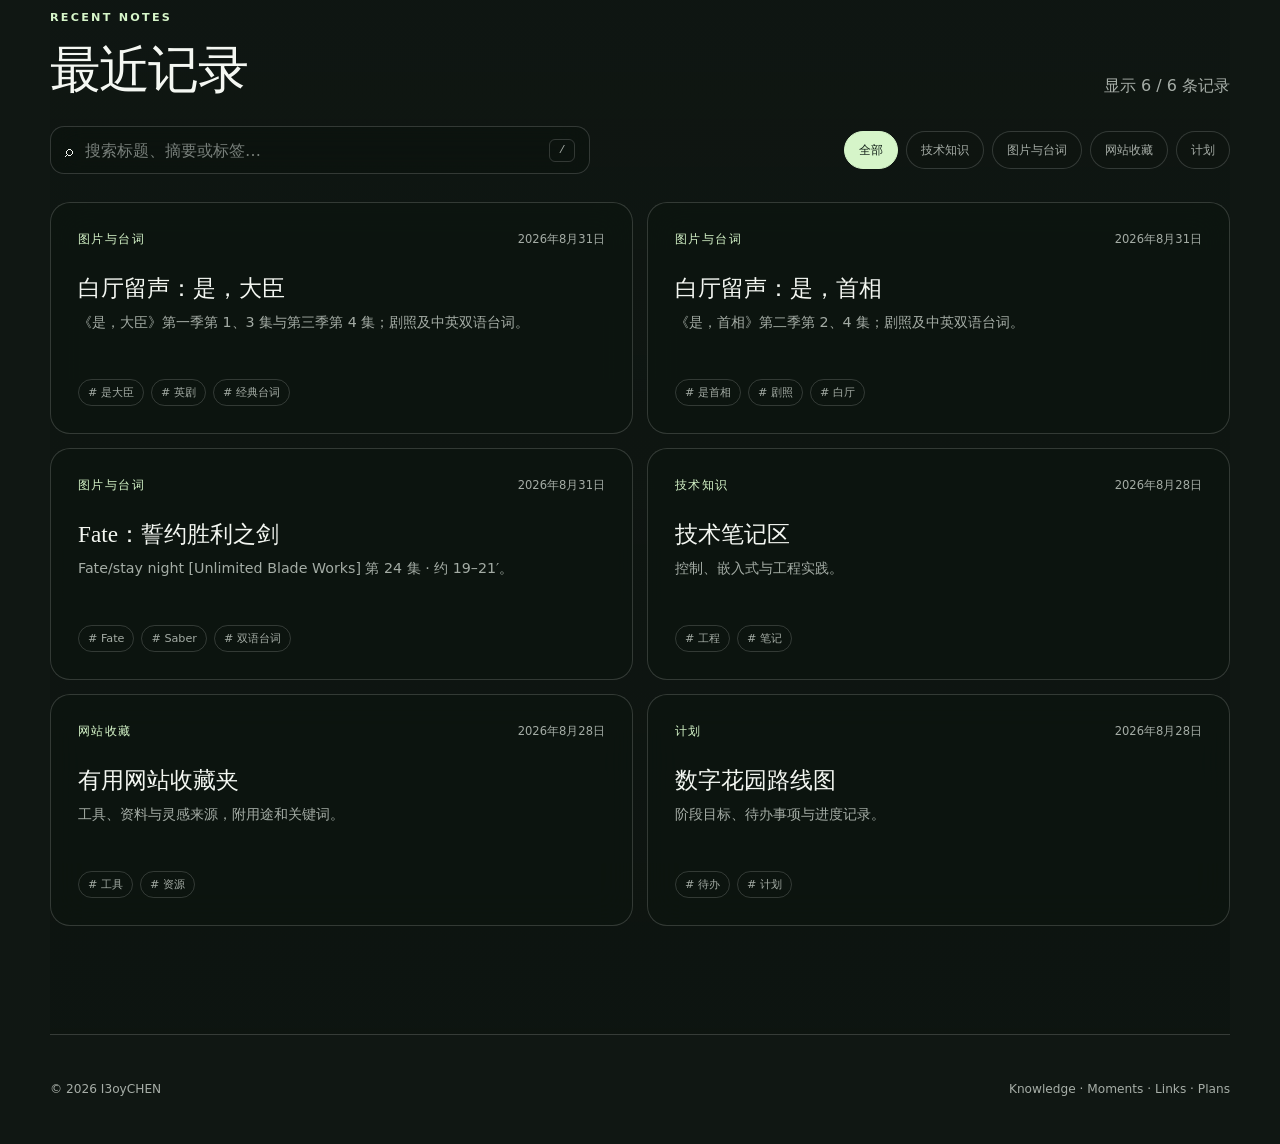
==== commit 8ba4a744: "Organize the site as a personal content index" ====
--- a/index.html
+++ b/index.html
@@ -3,7 +3,7 @@
 <head>
   <meta charset="utf-8">
   <meta name="viewport" content="width=device-width, initial-scale=1">
-  <meta name="description" content="I3oyCHEN 的个人收藏：技术笔记、光影片段、网站收藏与公开计划。">
+  <meta name="description" content="I3oyCHEN 的个人索引：技术笔记、图片与台词、网站收藏与计划。">
   <meta name="theme-color" content="#101713">
   <title>I3oyCHEN · 数字花园</title>
   <link rel="icon" href="assets/favicon.svg" type="image/svg+xml">
@@ -22,7 +22,6 @@
         <a href="#garden">花园</a>
         <a href="#latest">最近记录</a>
         <a href="moments/index.html">图片与台词</a>
-        <a href="#about">关于</a>
       </nav>
       <button class="icon-button" id="open-background" type="button" aria-haspopup="dialog" aria-controls="background-panel">
         <span aria-hidden="true">◐</span><span class="button-label">背景</span>
@@ -31,11 +30,11 @@
 
     <main id="main-content">
       <section class="hero" id="top" aria-labelledby="hero-title">
-        <p class="eyebrow">I3oyCHEN · PERSONAL ARCHIVE</p>
-        <h1 id="hero-title">收集锋利的句子，和<br><em>发光的瞬间。</em></h1>
-        <p class="hero-copy">我偏爱一本正经的荒诞，也记得剑光亮起时的决绝。那些值得反复琢磨的知识、画面与句子，都在这里各自生长。</p>
+        <p class="eyebrow">PERSONAL INDEX · I3oyCHEN</p>
+        <h1 id="hero-title">知识 / 图片 / 台词<br><em>链接 / 计划</em></h1>
+        <p class="hero-copy">控制与嵌入式 · 影视与动画片段 · 工具与资料 · 阶段目标</p>
         <div class="hero-actions">
-          <a class="primary-button" href="#garden">开始漫游 <span aria-hidden="true">↘</span></a>
+          <a class="primary-button" href="#garden">进入分类 <span aria-hidden="true">↘</span></a>
           <a class="text-link" href="#latest">查看最近记录 <span aria-hidden="true">→</span></a>
         </div>
         <div class="hero-note" aria-label="今日短句">
@@ -46,8 +45,8 @@
 
       <section class="garden section-block" id="garden" aria-labelledby="garden-title">
         <div class="section-heading">
-          <div><p class="eyebrow">THE GARDEN</p><h2 id="garden-title">从哪里开始？</h2></div>
-          <p>选择一个区域，或在下面直接搜索整座花园。</p>
+          <div><p class="eyebrow">CONTENTS</p><h2 id="garden-title">内容分类</h2></div>
+          <p>技术知识 · 图片与台词 · 网站收藏 · 计划</p>
         </div>
         <div class="category-grid" id="category-grid" aria-label="内容分类"></div>
       </section>
@@ -72,17 +71,11 @@
         </div>
       </section>
 
-      <section class="about section-block" id="about" aria-labelledby="about-title">
-        <div><p class="eyebrow">ABOUT I3oyCHEN</p><h2 id="about-title">我喜欢那些值得重看的东西</h2></div>
-        <div class="about-copy">
-          <p>一句绕过所有问题的官话，一次划破夜色的剑光，一个把复杂问题讲清楚的答案——能让我停下来的东西，都会在这里占一小块位置。</p>
-        </div>
-      </section>
     </main>
 
     <footer class="site-footer">
       <p>© <span id="current-year"></span> I3oyCHEN</p>
-      <p>Notes · Images · Lines · Links</p>
+      <p>Knowledge · Moments · Links · Plans</p>
     </footer>
   </div>
 
@@ -101,7 +94,7 @@
   </dialog>
 
   <noscript>请启用 JavaScript，以使用内容筛选、搜索和背景切换功能。</noscript>
-  <script src="content/site-content.js?v=20260831-2"></script>
+  <script src="content/site-content.js?v=20260831-3"></script>
   <script src="assets/app.js"></script>
 </body>
 </html>
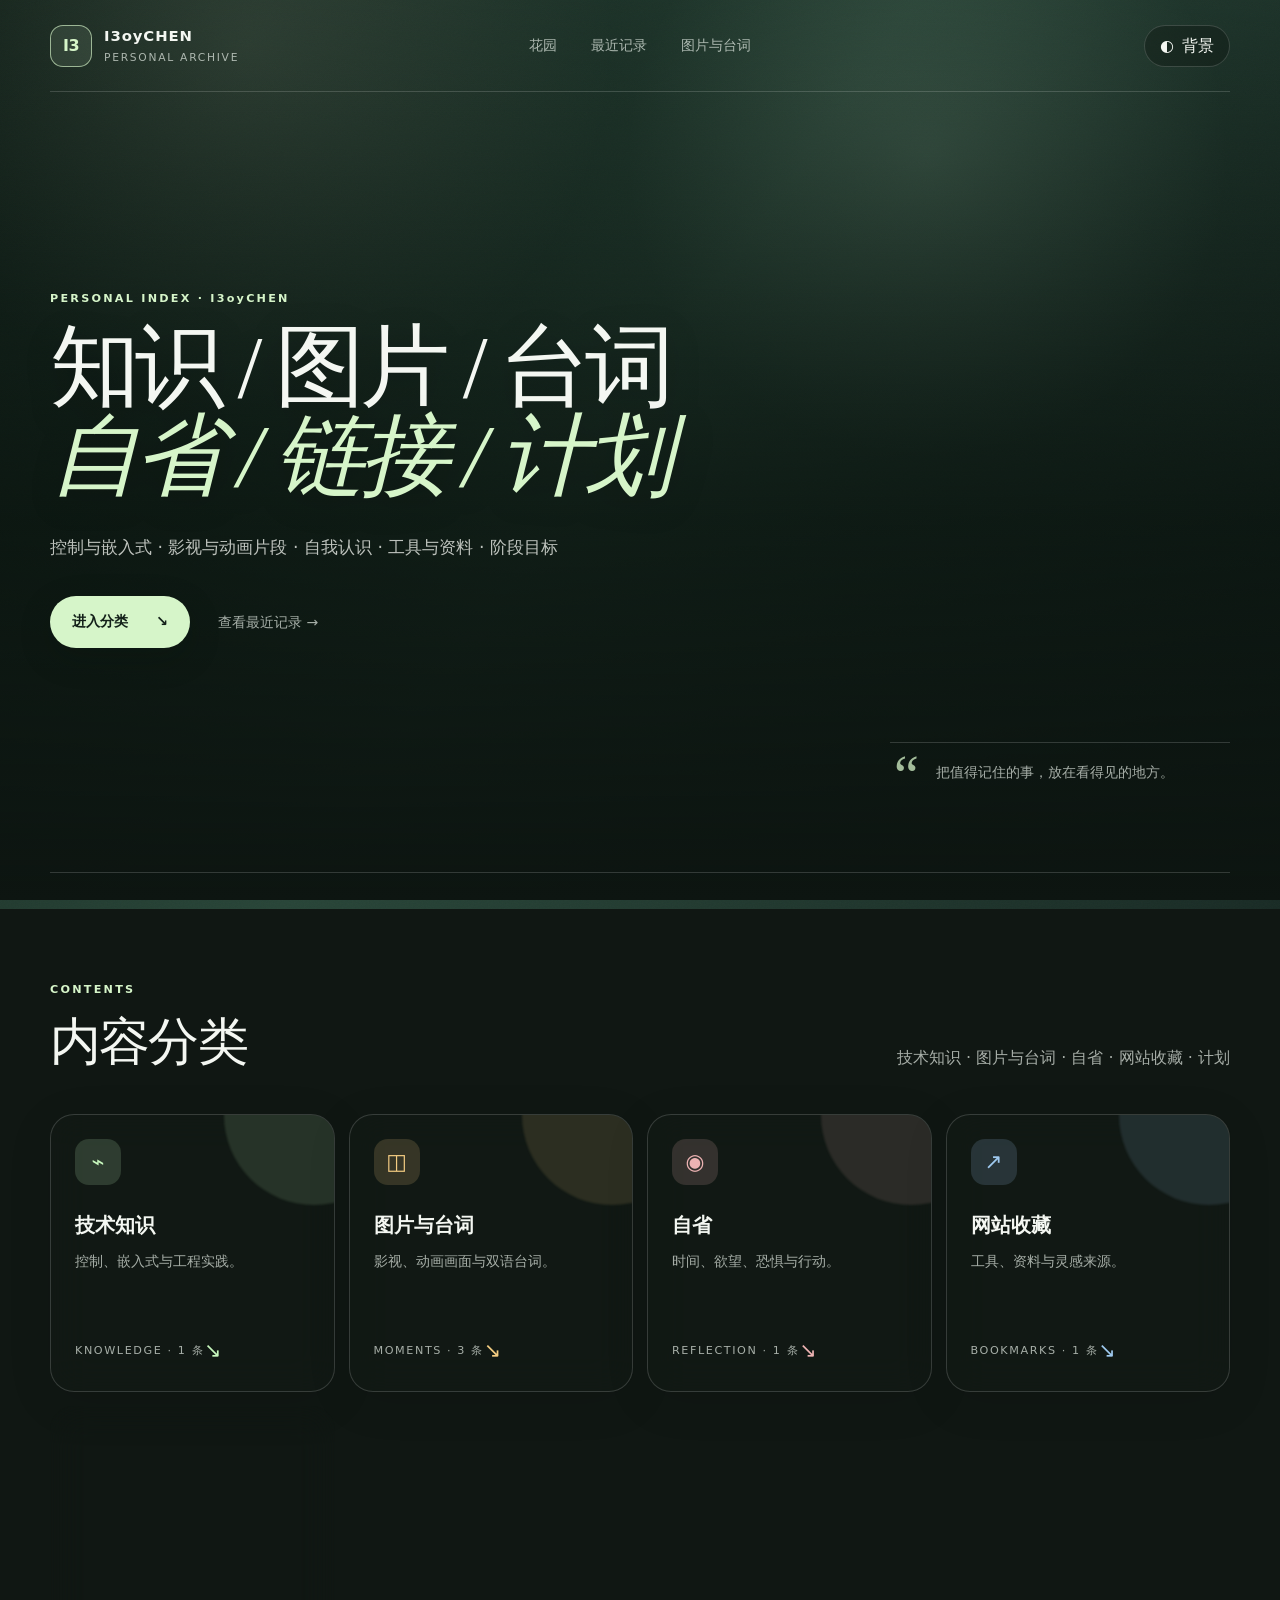
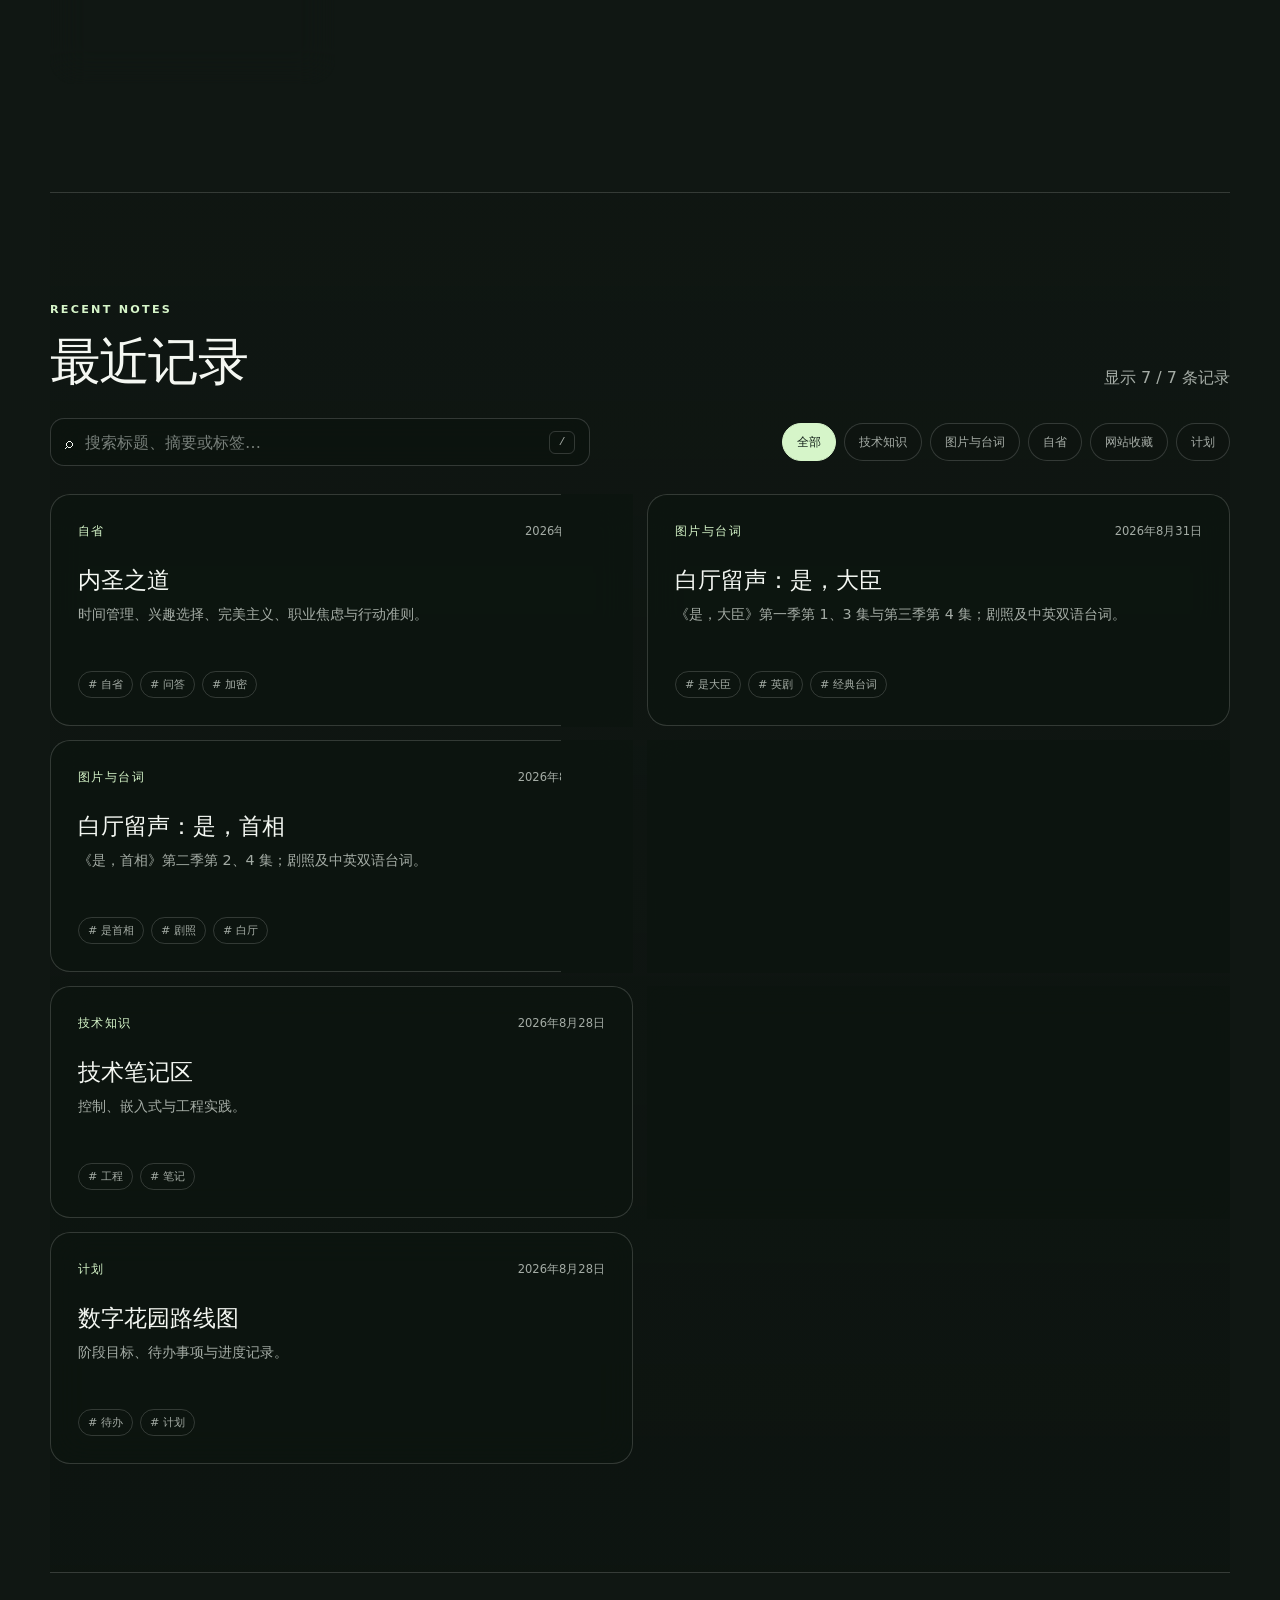
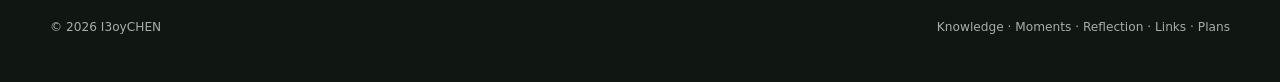
==== commit a6d7ab0f: "Add the encrypted Inner Way reflection archive" ====
--- a/index.html
+++ b/index.html
@@ -3,7 +3,7 @@
 <head>
   <meta charset="utf-8">
   <meta name="viewport" content="width=device-width, initial-scale=1">
-  <meta name="description" content="I3oyCHEN 的个人索引：技术笔记、图片与台词、网站收藏与计划。">
+  <meta name="description" content="I3oyCHEN 的个人索引：技术笔记、图片与台词、自省、网站收藏与计划。">
   <meta name="theme-color" content="#101713">
   <title>I3oyCHEN · 数字花园</title>
   <link rel="icon" href="assets/favicon.svg" type="image/svg+xml">
@@ -31,8 +31,8 @@
     <main id="main-content">
       <section class="hero" id="top" aria-labelledby="hero-title">
         <p class="eyebrow">PERSONAL INDEX · I3oyCHEN</p>
-        <h1 id="hero-title">知识 / 图片 / 台词<br><em>链接 / 计划</em></h1>
-        <p class="hero-copy">控制与嵌入式 · 影视与动画片段 · 工具与资料 · 阶段目标</p>
+        <h1 id="hero-title">知识 / 图片 / 台词<br><em>自省 / 链接 / 计划</em></h1>
+        <p class="hero-copy">控制与嵌入式 · 影视与动画片段 · 自我认识 · 工具与资料 · 阶段目标</p>
         <div class="hero-actions">
           <a class="primary-button" href="#garden">进入分类 <span aria-hidden="true">↘</span></a>
           <a class="text-link" href="#latest">查看最近记录 <span aria-hidden="true">→</span></a>
@@ -46,7 +46,7 @@
       <section class="garden section-block" id="garden" aria-labelledby="garden-title">
         <div class="section-heading">
           <div><p class="eyebrow">CONTENTS</p><h2 id="garden-title">内容分类</h2></div>
-          <p>技术知识 · 图片与台词 · 网站收藏 · 计划</p>
+          <p>技术知识 · 图片与台词 · 自省 · 网站收藏 · 计划</p>
         </div>
         <div class="category-grid" id="category-grid" aria-label="内容分类"></div>
       </section>
@@ -75,7 +75,7 @@
 
     <footer class="site-footer">
       <p>© <span id="current-year"></span> I3oyCHEN</p>
-      <p>Knowledge · Moments · Links · Plans</p>
+      <p>Knowledge · Moments · Reflection · Links · Plans</p>
     </footer>
   </div>
 
@@ -94,7 +94,7 @@
   </dialog>
 
   <noscript>请启用 JavaScript，以使用内容筛选、搜索和背景切换功能。</noscript>
-  <script src="content/site-content.js?v=20260831-3"></script>
+  <script src="content/site-content.js?v=20260901-1"></script>
   <script src="assets/app.js"></script>
 </body>
 </html>
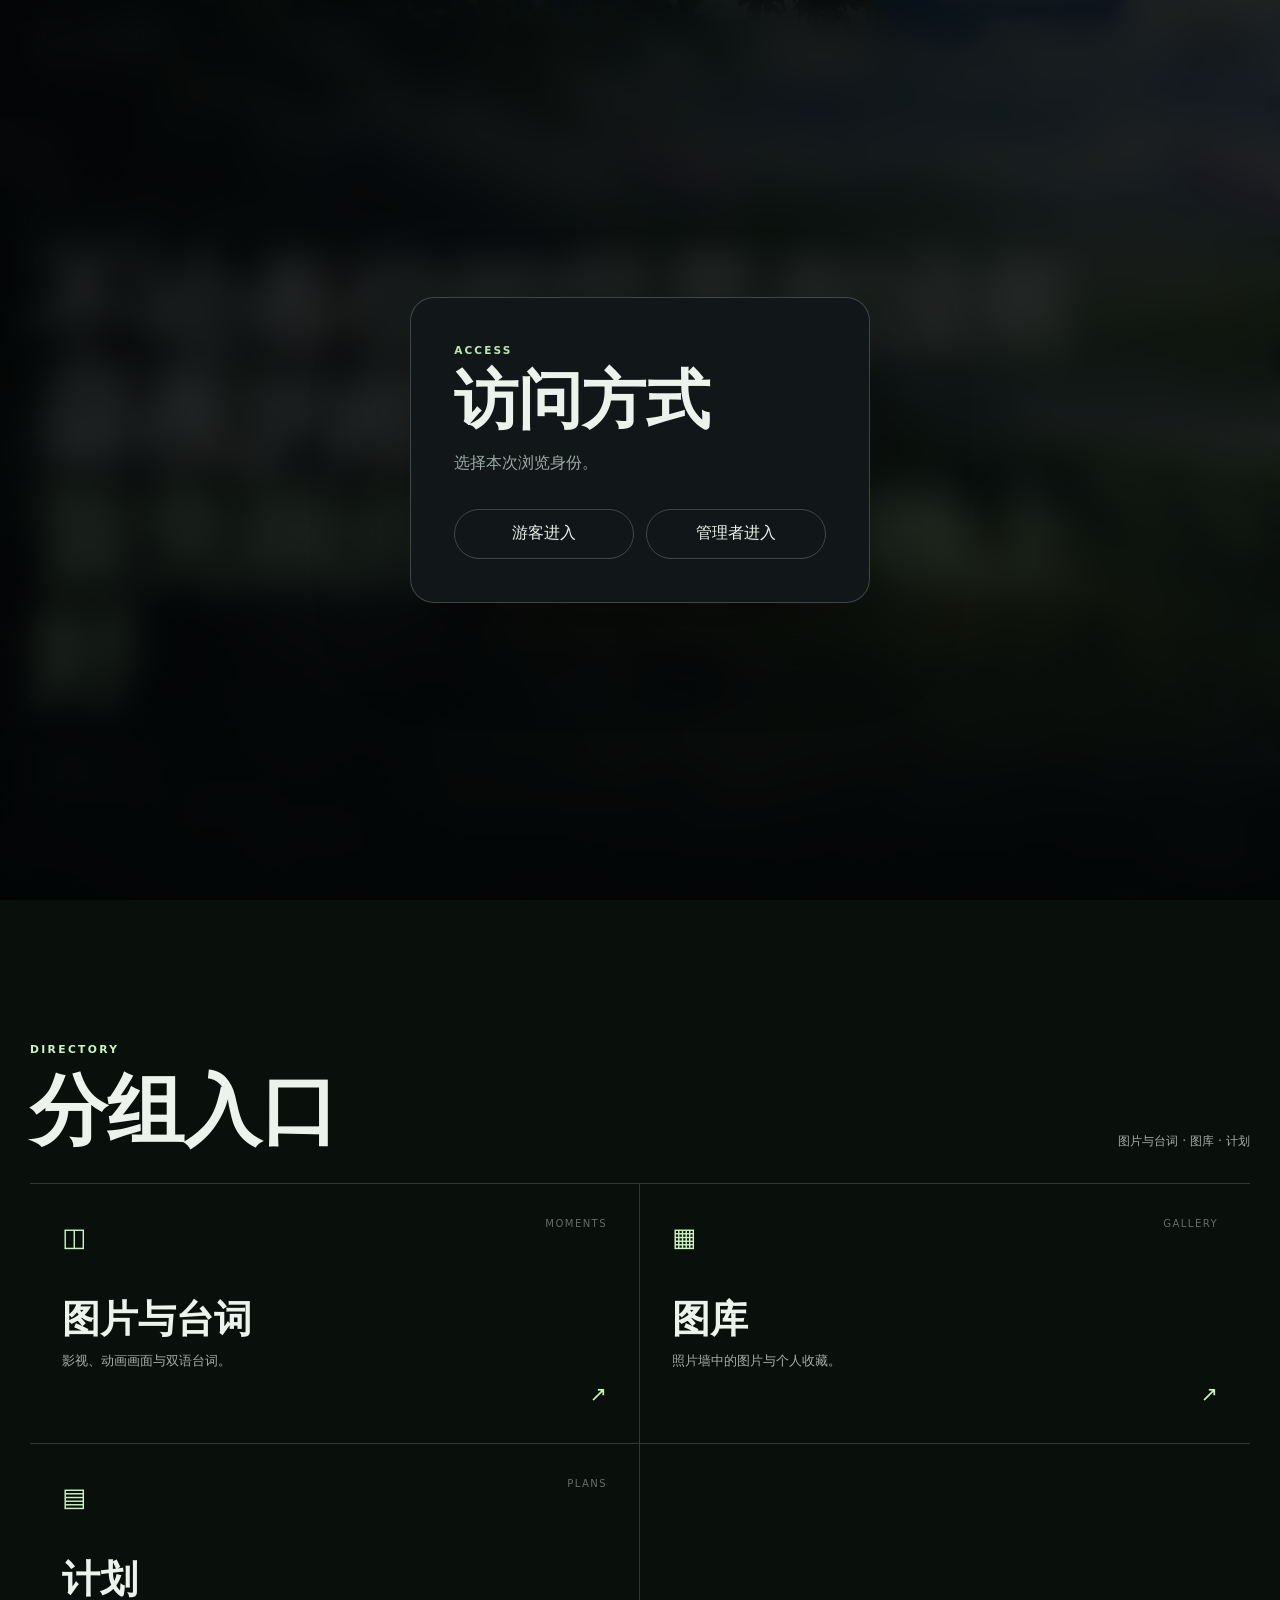
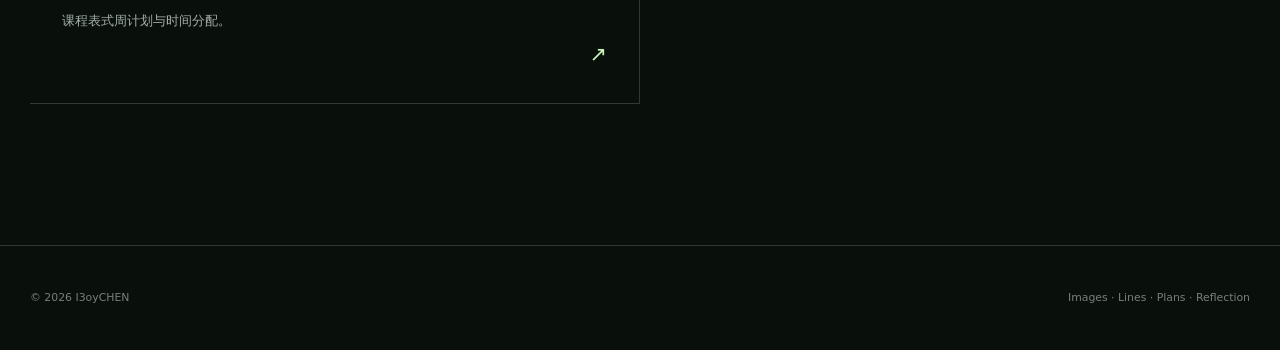
==== commit 700ce8b9: "Build the photo wall, gallery, settings, and weekly plan" ====
--- a/index.html
+++ b/index.html
@@ -3,98 +3,66 @@
 <head>
   <meta charset="utf-8">
   <meta name="viewport" content="width=device-width, initial-scale=1">
-  <meta name="description" content="I3oyCHEN 的个人索引：技术笔记、图片与台词、自省、网站收藏与计划。">
-  <meta name="theme-color" content="#101713">
+  <meta name="description" content="I3oyCHEN 的个人数字花园：照片、台词、计划与自省。">
+  <meta name="theme-color" content="#0a0d10">
+  <meta http-equiv="Content-Security-Policy" content="default-src 'self'; img-src 'self' data: blob:; style-src 'self'; script-src 'self'; connect-src 'self'; object-src 'none'; base-uri 'self'; form-action 'none'">
   <title>I3oyCHEN · 数字花园</title>
   <link rel="icon" href="assets/favicon.svg" type="image/svg+xml">
+  <link rel="stylesheet" href="assets/auth.css">
   <link rel="stylesheet" href="assets/styles.css">
 </head>
 <body>
-  <a class="skip-link" href="#main-content">跳到主要内容</a>
-  <div class="background-layer" aria-hidden="true"></div>
-  <div class="page-shell">
-    <header class="site-header" aria-label="网站页眉">
-      <a class="brand" href="#top" aria-label="返回首页">
-        <span class="brand-mark" aria-hidden="true">I3</span>
-        <span><strong>I3oyCHEN</strong><small>Personal archive</small></span>
-      </a>
-      <nav class="main-nav" aria-label="主要导航">
-        <a href="#garden">花园</a>
-        <a href="#latest">最近记录</a>
-        <a href="moments/index.html">图片与台词</a>
-      </nav>
-      <button class="icon-button" id="open-background" type="button" aria-haspopup="dialog" aria-controls="background-panel">
-        <span aria-hidden="true">◐</span><span class="button-label">背景</span>
-      </button>
-    </header>
+  <a class="skip-link" href="#groups">跳到分组</a>
+  <header class="site-header">
+    <a class="brand" href="#top"><span class="brand-mark">I3</span><span><strong>I3oyCHEN</strong><small>Personal archive</small></span></a>
+    <nav class="group-nav" aria-label="分组入口">
+      <a href="moments/index.html">图片与台词</a>
+      <a href="gallery/index.html">图库</a>
+      <a href="plans/index.html">计划</a>
+      <a href="inner-way/index.html" data-manager-only hidden>内圣之道</a>
+      <a href="settings/index.html" data-manager-only hidden>设置</a>
+    </nav>
+    <button class="role-button" type="button" data-role-button>选择身份</button>
+  </header>
 
-    <main id="main-content">
-      <section class="hero" id="top" aria-labelledby="hero-title">
+  <main>
+    <section class="photo-wall" id="top" aria-labelledby="wall-title">
+      <div class="wall-layer wall-layer--current" id="wall-current" aria-hidden="true"></div>
+      <div class="wall-layer wall-layer--next" id="wall-next" aria-hidden="true"></div>
+      <div class="wall-shade"></div>
+      <div class="wall-copy">
         <p class="eyebrow">PERSONAL INDEX · I3oyCHEN</p>
-        <h1 id="hero-title">知识 / 图片 / 台词<br><em>自省 / 链接 / 计划</em></h1>
-        <p class="hero-copy">控制与嵌入式 · 影视与动画片段 · 自我认识 · 工具与资料 · 阶段目标</p>
-        <div class="hero-actions">
-          <a class="primary-button" href="#garden">进入分类 <span aria-hidden="true">↘</span></a>
-          <a class="text-link" href="#latest">查看最近记录 <span aria-hidden="true">→</span></a>
-        </div>
-        <div class="hero-note" aria-label="今日短句">
-          <span class="quote-mark" aria-hidden="true">“</span>
-          <blockquote id="daily-quote">把值得记住的事，放在看得见的地方。</blockquote>
-        </div>
-      </section>
+        <h1 id="wall-title">不论各位的世界有没有昼夜的概念，<br><em>首先祝你早上中午晚上好</em></h1>
+        <a class="wall-enter" href="#groups">进入分组 <span aria-hidden="true">↓</span></a>
+      </div>
+      <div class="wall-controls" aria-label="照片墙控制">
+        <button id="wall-prev" type="button" aria-label="上一张">←</button>
+        <button id="wall-toggle" type="button" aria-label="暂停自动切换">Ⅱ</button>
+        <button id="wall-next-button" type="button" aria-label="下一张">→</button>
+        <p><span id="wall-index">01</span> / <span id="wall-total">00</span></p>
+      </div>
+      <p class="wall-caption" id="wall-caption"></p>
+    </section>
 
-      <section class="garden section-block" id="garden" aria-labelledby="garden-title">
-        <div class="section-heading">
-          <div><p class="eyebrow">CONTENTS</p><h2 id="garden-title">内容分类</h2></div>
-          <p>技术知识 · 图片与台词 · 自省 · 网站收藏 · 计划</p>
-        </div>
-        <div class="category-grid" id="category-grid" aria-label="内容分类"></div>
-      </section>
+    <section class="groups" id="groups" aria-labelledby="groups-title">
+      <div class="section-heading">
+        <div><p class="eyebrow">DIRECTORY</p><h2 id="groups-title">分组入口</h2></div>
+        <p>图片与台词 · 图库 · 计划</p>
+      </div>
+      <div class="group-grid" id="group-grid"></div>
+    </section>
+  </main>
 
-      <section class="archive section-block" id="latest" aria-labelledby="archive-title">
-        <div class="section-heading archive-heading">
-          <div><p class="eyebrow">RECENT NOTES</p><h2 id="archive-title">最近记录</h2></div>
-          <p id="result-count" aria-live="polite"></p>
-        </div>
-        <div class="search-panel" role="search">
-          <label class="search-box" for="search-input">
-            <span aria-hidden="true">⌕</span><span class="sr-only">搜索花园</span>
-            <input id="search-input" type="search" autocomplete="off" placeholder="搜索标题、摘要或标签…">
-            <kbd aria-hidden="true">/</kbd>
-          </label>
-          <div class="filter-list" id="filter-list" aria-label="按分类筛选"></div>
-        </div>
-        <div class="entry-grid" id="entry-grid"></div>
-        <div class="empty-state" id="empty-state" hidden>
-          <p>没有找到匹配的记录。</p>
-          <button class="text-button" id="clear-search" type="button">清除搜索与筛选</button>
-        </div>
-      </section>
+  <footer class="site-footer">
+    <p>© <span id="current-year"></span> I3oyCHEN</p>
+    <p>Images · Lines · Plans · Reflection</p>
+  </footer>
 
-    </main>
-
-    <footer class="site-footer">
-      <p>© <span id="current-year"></span> I3oyCHEN</p>
-      <p>Knowledge · Moments · Reflection · Links · Plans</p>
-    </footer>
-  </div>
-
-  <dialog class="background-panel" id="background-panel" aria-labelledby="background-title">
-    <form method="dialog" class="panel-head">
-      <div><p class="eyebrow">APPEARANCE</p><h2 id="background-title">选择一片天色</h2></div>
-      <button class="close-button" value="close" aria-label="关闭背景面板">×</button>
-    </form>
-    <div class="background-options" id="background-options" role="radiogroup" aria-label="预设背景"></div>
-    <div class="custom-background">
-      <div><strong>使用本地图片</strong><p>图片只保存在当前浏览器，不会上传到网站。</p></div>
-      <label class="upload-button" for="background-upload">选择图片</label>
-      <input id="background-upload" type="file" accept="image/jpeg,image/png,image/webp,image/avif" hidden>
-    </div>
-    <p class="upload-status" id="upload-status" aria-live="polite"></p>
-  </dialog>
-
-  <noscript>请启用 JavaScript，以使用内容筛选、搜索和背景切换功能。</noscript>
-  <script src="content/site-content.js?v=20260901-1"></script>
-  <script src="assets/app.js"></script>
+  <noscript>需要启用 JavaScript。</noscript>
+  <script src="content/inner-way.enc.js"></script>
+  <script src="assets/auth.js"></script>
+  <script src="assets/theme.js"></script>
+  <script src="content/site-content.js?v=20260901-2"></script>
+  <script src="assets/app.js?v=20260901-2"></script>
 </body>
 </html>
--- a/assets/auth.css
+++ b/assets/auth.css
@@ -0,0 +1,17 @@
+.role-dialog[hidden] { display: none !important; }
+.role-dialog { position: fixed; inset: 0; z-index: 100; display: grid; place-items: center; padding: 20px; background: rgba(3,5,7,.84); backdrop-filter: blur(18px); }
+.role-panel { position: relative; width: min(100%, 460px); padding: clamp(1.6rem,5vw,2.7rem); border: 1px solid rgba(255,255,255,.2); border-radius: 24px; background: #111719; box-shadow: 0 30px 90px rgba(0,0,0,.45); color: #eef2ed; }
+.role-panel .role-kicker { margin: 0 0 .5rem; color: #bde8b0; font-size: .66rem; font-weight: 750; letter-spacing: .2em; }
+.role-panel h2 { margin: 0; font: 700 clamp(2.4rem,8vw,4rem)/1.05 Georgia,"Songti SC",serif; }
+.role-panel > p { color: #9ca8a2; }
+.role-options { display: grid; grid-template-columns: 1fr 1fr; gap: .75rem; margin-top: 2rem; }
+.role-options button,.manager-form button { min-height: 50px; border: 1px solid rgba(255,255,255,.2); border-radius: 999px; background: transparent; color: inherit; cursor: pointer; font: inherit; }
+.role-options button:hover,.manager-form button:hover { border-color: #bde8b0; background: #bde8b0; color: #0b100d; }
+.manager-form { margin-top: 1rem; }
+.manager-form label { display: block; margin-bottom: .45rem; color: #9ca8a2; font-size: .72rem; }
+.manager-row { display: grid; grid-template-columns: 1fr auto; gap: .55rem; }
+.manager-row input { min-width: 0; padding: .8rem 1rem; border: 1px solid rgba(255,255,255,.22); border-radius: 999px; background: rgba(255,255,255,.05); color: inherit; font: inherit; letter-spacing: .2em; }
+.manager-row button { min-width: 92px; }
+.manager-status { min-height: 1.5rem; margin: .7rem 0 0; color: #e99b9b; font-size: .72rem; }
+.role-close { position: absolute; right: 1rem; top: 1rem; width: 36px; height: 36px; border: 1px solid rgba(255,255,255,.2); border-radius: 50%; background: transparent; color: inherit; cursor: pointer; }
+@media (max-width: 520px) { .role-options { grid-template-columns: 1fr; } }
--- a/assets/styles.css
+++ b/assets/styles.css
@@ -1,388 +1,7 @@
-:root {
-  --ink: #f4f7f2;
-  --muted: rgba(237, 244, 238, 0.68);
-  --line: rgba(255, 255, 255, 0.16);
-  --panel: rgba(14, 21, 17, 0.66);
-  --panel-strong: rgba(14, 21, 17, 0.88);
-  --accent: #d6f5c9;
-  --accent-ink: #132019;
-  --shadow: 0 24px 80px rgba(0, 0, 0, 0.28);
-  --radius: 24px;
-  --content-width: 1180px;
-  font-family: Inter, ui-sans-serif, system-ui, -apple-system, BlinkMacSystemFont, "Segoe UI", "Microsoft YaHei", sans-serif;
-  color-scheme: dark;
-}
-
-* { box-sizing: border-box; }
-html { scroll-behavior: smooth; }
-body {
-  margin: 0;
-  min-width: 320px;
-  min-height: 100vh;
-  color: var(--ink);
-  background: #101713;
-  line-height: 1.6;
-}
-body::after {
-  content: "";
-  position: fixed;
-  inset: 0;
-  z-index: -1;
-  pointer-events: none;
-  background: linear-gradient(180deg, rgba(6, 13, 9, 0.18) 0%, rgba(6, 13, 9, 0.72) 58%, #0d1511 100%);
-}
-
-a { color: inherit; text-decoration: none; }
-button, input { font: inherit; }
-button, a { -webkit-tap-highlight-color: transparent; }
-button { color: inherit; }
-
-.background-layer {
-  position: fixed;
-  inset: 0;
-  z-index: -2;
-  background-color: #24372f;
-  background-size: cover;
-  background-position: center;
-  transform: scale(1.02);
-  transition: background 500ms ease, filter 500ms ease;
-}
-
-body[data-background="forest"] .background-layer {
-  background-image:
-    radial-gradient(circle at 72% 18%, rgba(186, 230, 197, 0.2), transparent 25%),
-    radial-gradient(circle at 20% 6%, rgba(229, 239, 205, 0.14), transparent 27%),
-    linear-gradient(125deg, #13241c 0%, #274437 48%, #182a24 100%);
-}
-body[data-background="forest"] .background-layer::before,
-body[data-background="paper"] .background-layer::before {
-  content: "";
-  position: absolute;
-  inset: 0;
-  opacity: 0.26;
-  background-image: url("data:image/svg+xml,%3Csvg xmlns='http://www.w3.org/2000/svg' width='180' height='180' viewBox='0 0 180 180'%3E%3Cfilter id='n'%3E%3CfeTurbulence type='fractalNoise' baseFrequency='.72' numOctaves='3' stitchTiles='stitch'/%3E%3C/filter%3E%3Crect width='100%25' height='100%25' filter='url(%23n)' opacity='.12'/%3E%3C/svg%3E");
-}
-body[data-background="dusk"] .background-layer {
-  background-image:
-    radial-gradient(circle at 78% 22%, rgba(246, 177, 132, 0.32), transparent 25%),
-    radial-gradient(circle at 22% 12%, rgba(136, 159, 224, 0.3), transparent 32%),
-    linear-gradient(135deg, #17182c 0%, #3c3658 54%, #322820 100%);
-}
-body[data-background="paper"] .background-layer {
-  background-image:
-    radial-gradient(circle at 80% 12%, rgba(255, 245, 208, 0.33), transparent 28%),
-    linear-gradient(135deg, #5e4b3d 0%, #94785e 44%, #4a4038 100%);
-  filter: saturate(0.75);
-}
-body[data-background="classic"] .background-layer {
-  background-image: url("backgrounds/classic.jpg");
-}
-body[data-background="custom"] .background-layer {
-  background-image: var(--custom-background);
-}
-
-.page-shell { width: min(calc(100% - 40px), var(--content-width)); margin: 0 auto; }
-.site-header {
-  min-height: 92px;
-  display: grid;
-  grid-template-columns: 1fr auto 1fr;
-  align-items: center;
-  border-bottom: 1px solid var(--line);
-}
-.brand { display: inline-flex; width: fit-content; align-items: center; gap: 12px; }
-.brand-mark {
-  display: grid;
-  place-items: center;
-  width: 42px;
-  height: 42px;
-  border: 1px solid rgba(214, 245, 201, 0.65);
-  border-radius: 13px;
-  background: rgba(214, 245, 201, 0.1);
-  color: var(--accent);
-  font-weight: 800;
-  letter-spacing: -0.04em;
-}
-.brand strong, .brand small { display: block; }
-.brand strong { font-size: 0.93rem; letter-spacing: 0.06em; }
-.brand small { color: var(--muted); font-size: 0.67rem; letter-spacing: 0.16em; text-transform: uppercase; }
-.main-nav { display: flex; gap: 34px; color: var(--muted); font-size: 0.88rem; }
-.main-nav a { position: relative; padding: 10px 0; }
-.main-nav a::after {
-  content: "";
-  position: absolute;
-  left: 0;
-  right: 100%;
-  bottom: 4px;
-  height: 1px;
-  background: var(--accent);
-  transition: right 180ms ease;
-}
-.main-nav a:hover, .main-nav a:focus-visible { color: var(--ink); }
-.main-nav a:hover::after, .main-nav a:focus-visible::after { right: 0; }
-.icon-button {
-  justify-self: end;
-  display: inline-flex;
-  align-items: center;
-  gap: 8px;
-  min-height: 42px;
-  padding: 0 15px;
-  border: 1px solid var(--line);
-  border-radius: 999px;
-  background: rgba(14, 21, 17, 0.38);
-  cursor: pointer;
-}
-.icon-button:hover { border-color: rgba(214, 245, 201, 0.6); background: rgba(14, 21, 17, 0.68); }
-
-.hero {
-  min-height: min(780px, calc(100vh - 30px));
-  display: flex;
-  flex-direction: column;
-  justify-content: center;
-  position: relative;
-  padding: 108px 0 134px;
-}
-.eyebrow { margin: 0 0 15px; color: var(--accent); font-size: 0.7rem; font-weight: 700; letter-spacing: 0.2em; }
-.hero h1 {
-  max-width: 860px;
-  margin: 0;
-  font-family: Georgia, "Noto Serif SC", "Songti SC", serif;
-  font-size: clamp(3rem, 7vw, 6.75rem);
-  font-weight: 500;
-  letter-spacing: -0.055em;
-  line-height: 0.99;
-  text-shadow: 0 8px 34px rgba(0, 0, 0, 0.24);
-}
-.hero h1 em { color: var(--accent); font-weight: 400; }
-.hero-copy { max-width: 640px; margin: 34px 0 0; color: rgba(244, 247, 242, 0.76); font-size: 1.08rem; }
-.hero-actions { display: flex; align-items: center; gap: 28px; margin-top: 34px; }
-.primary-button {
-  display: inline-flex;
-  align-items: center;
-  gap: 28px;
-  min-height: 52px;
-  padding: 0 22px;
-  border-radius: 999px;
-  background: var(--accent);
-  color: var(--accent-ink);
-  font-size: 0.9rem;
-  font-weight: 700;
-  box-shadow: 0 10px 32px rgba(8, 20, 12, 0.24);
-}
-.primary-button:hover { transform: translateY(-2px); box-shadow: 0 14px 38px rgba(8, 20, 12, 0.34); }
-.text-link { color: var(--muted); font-size: 0.88rem; }
-.text-link:hover { color: var(--ink); }
-.hero-note {
-  position: absolute;
-  right: 0;
-  bottom: 88px;
-  width: min(340px, 35%);
-  padding: 18px 0 0 46px;
-  border-top: 1px solid var(--line);
-}
-.hero-note blockquote { margin: 0; color: var(--muted); font-family: Georgia, "Noto Serif SC", serif; font-size: 0.9rem; }
-.quote-mark { position: absolute; left: 4px; top: 4px; color: var(--accent); font-family: Georgia, serif; font-size: 3.5rem; line-height: 1; opacity: 0.75; }
-
-.section-block { padding: 108px 0; border-top: 1px solid var(--line); }
-.section-heading { display: flex; align-items: end; justify-content: space-between; gap: 48px; margin-bottom: 44px; }
-.section-heading h2, .about h2, .background-panel h2 {
-  margin: 0;
-  font-family: Georgia, "Noto Serif SC", "Songti SC", serif;
-  font-size: clamp(2rem, 4vw, 3.75rem);
-  font-weight: 500;
-  letter-spacing: -0.035em;
-  line-height: 1.1;
-}
-.section-heading > p { max-width: 390px; margin: 0; color: var(--muted); }
-.category-grid { display: grid; grid-template-columns: repeat(4, 1fr); gap: 14px; }
-.category-card {
-  position: relative;
-  min-height: 278px;
-  display: flex;
-  flex-direction: column;
-  padding: 24px;
-  overflow: hidden;
-  border: 1px solid var(--line);
-  border-radius: var(--radius);
-  background: rgba(18, 27, 22, 0.62);
-  backdrop-filter: blur(18px);
-  box-shadow: 0 10px 45px rgba(0, 0, 0, 0.1);
-  cursor: pointer;
-  transition: transform 180ms ease, border-color 180ms ease, background 180ms ease;
-}
-.category-card::before {
-  content: "";
-  position: absolute;
-  width: 180px;
-  height: 180px;
-  top: -90px;
-  right: -70px;
-  border-radius: 50%;
-  background: var(--card-accent);
-  filter: blur(1px);
-  opacity: 0.12;
-}
-.category-card:hover, .category-card:focus-visible { transform: translateY(-5px); border-color: color-mix(in srgb, var(--card-accent) 55%, white 10%); background: rgba(18, 27, 22, 0.78); outline: none; }
-.category-icon { display: grid; place-items: center; width: 46px; height: 46px; border-radius: 14px; background: color-mix(in srgb, var(--card-accent) 16%, transparent); color: var(--card-accent); font-size: 1.35rem; }
-.category-meta { display: flex; align-items: center; justify-content: space-between; margin-top: auto; color: var(--muted); font-size: 0.7rem; text-transform: uppercase; letter-spacing: 0.14em; }
-.category-card h3 { margin: 25px 0 8px; font-size: 1.24rem; }
-.category-card > p { margin: 0; color: var(--muted); font-size: 0.88rem; }
-.category-arrow { font-size: 1.3rem; color: var(--card-accent); }
-.accent-mint { --card-accent: #c7f7bd; }
-.accent-amber { --card-accent: #f4cc82; }
-.accent-blue { --card-accent: #9fc9ef; }
-.accent-rose { --card-accent: #edb3b3; }
-
-.archive { background: linear-gradient(180deg, rgba(11, 18, 14, 0.1), rgba(11, 18, 14, 0.48)); }
-.archive-heading { margin-bottom: 28px; }
-.search-panel { display: flex; gap: 14px; justify-content: space-between; align-items: center; margin-bottom: 28px; }
-.search-box {
-  flex: 1 1 440px;
-  max-width: 540px;
-  display: flex;
-  align-items: center;
-  gap: 10px;
-  min-height: 48px;
-  padding: 0 14px;
-  border: 1px solid var(--line);
-  border-radius: 14px;
-  background: rgba(12, 19, 15, 0.66);
-  backdrop-filter: blur(16px);
-}
-.search-box:focus-within { border-color: rgba(214, 245, 201, 0.72); box-shadow: 0 0 0 3px rgba(214, 245, 201, 0.08); }
-.search-box input { width: 100%; border: 0; outline: 0; background: transparent; color: var(--ink); }
-.search-box input::placeholder { color: rgba(237, 244, 238, 0.48); }
-kbd { min-width: 26px; padding: 2px 7px; border: 1px solid var(--line); border-radius: 6px; color: var(--muted); text-align: center; font-size: 0.7rem; }
-.filter-list { display: flex; flex-wrap: wrap; justify-content: flex-end; gap: 8px; }
-.filter-button {
-  min-height: 38px;
-  padding: 0 14px;
-  border: 1px solid var(--line);
-  border-radius: 999px;
-  background: rgba(14, 21, 17, 0.46);
-  color: var(--muted);
-  cursor: pointer;
-  font-size: 0.78rem;
-}
-.filter-button:hover, .filter-button[aria-pressed="true"] { background: var(--accent); color: var(--accent-ink); border-color: var(--accent); }
-.entry-grid { display: grid; grid-template-columns: repeat(2, 1fr); gap: 14px; }
-.entry-card {
-  min-height: 232px;
-  display: flex;
-  flex-direction: column;
-  padding: 27px;
-  border: 1px solid var(--line);
-  border-radius: 20px;
-  background: rgba(13, 21, 16, 0.68);
-  backdrop-filter: blur(18px);
-  transition: transform 180ms ease, border-color 180ms ease, background 180ms ease;
-}
-.entry-card:hover { transform: translateY(-3px); border-color: rgba(214, 245, 201, 0.45); background: rgba(13, 21, 16, 0.84); }
-.entry-top { display: flex; align-items: center; justify-content: space-between; gap: 20px; color: var(--muted); font-size: 0.72rem; }
-.entry-category { color: var(--accent); text-transform: uppercase; letter-spacing: 0.13em; }
-.entry-card h3 { margin: 24px 0 8px; font-family: Georgia, "Noto Serif SC", serif; font-size: 1.45rem; font-weight: 500; line-height: 1.3; }
-.entry-card h3 a::after { content: " ↗"; color: var(--accent); font-size: 0.82em; opacity: 0; transition: opacity 150ms ease; }
-.entry-card:hover h3 a::after { opacity: 1; }
-.entry-card > p { margin: 0; color: var(--muted); font-size: 0.89rem; }
-.tag-list { display: flex; flex-wrap: wrap; gap: 7px; margin-top: auto; padding-top: 22px; }
-.tag { padding: 4px 9px; border: 1px solid var(--line); border-radius: 999px; color: var(--muted); font-size: 0.7rem; }
-.empty-state { padding: 70px 20px; border: 1px dashed var(--line); border-radius: 20px; color: var(--muted); text-align: center; }
-.text-button { border: 0; background: transparent; color: var(--accent); text-decoration: underline; cursor: pointer; }
-
-.about { display: grid; grid-template-columns: 1fr 1fr; gap: 80px; }
-.about-copy { max-width: 560px; color: var(--muted); font-size: 1.02rem; }
-.about-copy p { margin-top: 0; }
-.privacy-note { margin-top: 26px !important; padding: 18px 20px; border-left: 2px solid #f4cc82; background: rgba(244, 204, 130, 0.08); font-size: 0.87rem; }
-.privacy-note strong { color: #f4cc82; }
-.site-footer { min-height: 110px; display: flex; justify-content: space-between; align-items: center; border-top: 1px solid var(--line); color: var(--muted); font-size: 0.76rem; }
-
-.background-panel {
-  width: min(620px, calc(100% - 30px));
-  padding: 0;
-  border: 1px solid rgba(255, 255, 255, 0.15);
-  border-radius: 26px;
-  color: var(--ink);
-  background: rgba(17, 25, 20, 0.94);
-  box-shadow: var(--shadow);
-  backdrop-filter: blur(30px);
-}
-.background-panel::backdrop { background: rgba(3, 8, 5, 0.62); backdrop-filter: blur(8px); }
-.background-panel[open] { animation: panel-in 180ms ease-out; }
-@keyframes panel-in { from { opacity: 0; transform: translateY(12px) scale(0.98); } }
-.panel-head { display: flex; align-items: start; justify-content: space-between; padding: 28px 28px 20px; }
-.background-panel h2 { font-size: 2rem; }
-.close-button { width: 38px; height: 38px; border: 1px solid var(--line); border-radius: 50%; background: transparent; cursor: pointer; font-size: 1.5rem; line-height: 1; }
-.background-options { display: grid; grid-template-columns: repeat(2, 1fr); gap: 10px; padding: 0 28px 22px; }
-.background-choice {
-  position: relative;
-  display: grid;
-  grid-template-columns: 52px 1fr 22px;
-  align-items: center;
-  gap: 12px;
-  min-height: 76px;
-  padding: 10px;
-  border: 1px solid var(--line);
-  border-radius: 16px;
-  background: rgba(255, 255, 255, 0.025);
-  cursor: pointer;
-  text-align: left;
-}
-.background-choice:hover, .background-choice[aria-checked="true"] { border-color: rgba(214, 245, 201, 0.65); background: rgba(214, 245, 201, 0.06); }
-.background-swatch { width: 52px; height: 52px; border-radius: 12px; background: var(--swatch); box-shadow: inset 0 0 0 1px rgba(255, 255, 255, 0.13); }
-.background-choice strong, .background-choice small { display: block; }
-.background-choice small { color: var(--muted); }
-.choice-check { color: var(--accent); opacity: 0; }
-.background-choice[aria-checked="true"] .choice-check { opacity: 1; }
-.custom-background { display: flex; align-items: center; justify-content: space-between; gap: 20px; padding: 22px 28px; border-top: 1px solid var(--line); }
-.custom-background strong { display: block; }
-.custom-background p, .upload-status { margin: 3px 0 0; color: var(--muted); font-size: 0.76rem; }
-.upload-button { flex: 0 0 auto; padding: 9px 14px; border: 1px solid var(--line); border-radius: 999px; cursor: pointer; font-size: 0.78rem; }
-.upload-button:hover { border-color: var(--accent); color: var(--accent); }
-.upload-status { min-height: 24px; padding: 0 28px 18px; }
-
-.skip-link { position: fixed; left: 12px; top: -60px; z-index: 20; padding: 10px 14px; border-radius: 9px; background: var(--accent); color: var(--accent-ink); }
-.skip-link:focus { top: 12px; }
-.sr-only { position: absolute; width: 1px; height: 1px; padding: 0; margin: -1px; overflow: hidden; clip: rect(0, 0, 0, 0); white-space: nowrap; border: 0; }
-:focus-visible { outline: 2px solid var(--accent); outline-offset: 4px; }
-
-@media (max-width: 960px) {
-  .category-grid { grid-template-columns: repeat(2, 1fr); }
-  .search-panel { align-items: stretch; flex-direction: column; }
-  .search-box { max-width: none; flex-basis: auto; }
-  .filter-list { justify-content: flex-start; }
-  .about { gap: 42px; }
-}
-
-@media (max-width: 700px) {
-  .page-shell { width: min(calc(100% - 28px), var(--content-width)); }
-  .site-header { min-height: 76px; grid-template-columns: 1fr auto; }
-  .main-nav { display: none; }
-  .brand-mark { width: 38px; height: 38px; }
-  .button-label { display: none; }
-  .icon-button { padding: 0; width: 42px; justify-content: center; }
-  .hero { min-height: 720px; padding: 94px 0 156px; }
-  .hero h1 { font-size: clamp(2.8rem, 14vw, 5rem); }
-  .hero-copy { font-size: 0.98rem; }
-  .hero-actions { align-items: flex-start; flex-direction: column; gap: 18px; }
-  .hero-note { left: 0; right: auto; bottom: 68px; width: min(100%, 340px); }
-  .section-block { padding: 78px 0; }
-  .section-heading { align-items: flex-start; flex-direction: column; gap: 16px; margin-bottom: 30px; }
-  .category-grid, .entry-grid { grid-template-columns: 1fr; }
-  .category-card { min-height: 230px; }
-  .filter-list { flex-wrap: nowrap; overflow-x: auto; padding: 2px 2px 8px; scrollbar-width: none; }
-  .filter-button { flex: 0 0 auto; }
-  .about { grid-template-columns: 1fr; gap: 28px; }
-  .site-footer { align-items: flex-start; flex-direction: column; justify-content: center; gap: 4px; }
-  .site-footer p { margin: 0; }
-  .background-options { grid-template-columns: 1fr; }
-  .custom-background { align-items: flex-start; flex-direction: column; }
-}
-
-@media (prefers-reduced-motion: reduce) {
-  html { scroll-behavior: auto; }
-  *, *::before, *::after { animation-duration: 0.01ms !important; transition-duration: 0.01ms !important; }
-}
-
-@supports not (backdrop-filter: blur(10px)) {
-  .category-card, .entry-card, .search-box { background: rgba(13, 21, 16, 0.94); }
-}
-
+:root { --paper:#eef2ed; --muted:#a5aea8; --line:rgba(255,255,255,.17); --mint:#c9f5bd; --ink:#090d0b; --site-background-image:linear-gradient(140deg,#10251c,#070a08); --site-overlay:.62; --width:1220px; color-scheme:dark; font-family:Inter,ui-sans-serif,system-ui,-apple-system,BlinkMacSystemFont,"Segoe UI","Microsoft YaHei",sans-serif; }
+*{box-sizing:border-box} html{scroll-behavior:smooth} body{margin:0;min-width:320px;color:var(--paper);background:#09100c;line-height:1.65} body::before{content:"";position:fixed;inset:0;z-index:-2;background:var(--site-background-image) center/cover no-repeat} body::after{content:"";position:fixed;inset:0;z-index:-1;background:rgba(4,8,6,var(--site-overlay));backdrop-filter:blur(18px)} a{color:inherit;text-decoration:none} button{color:inherit;font:inherit}.skip-link{position:fixed;top:-60px;left:14px;z-index:50;padding:.65rem .9rem;background:var(--mint);color:var(--ink)}.skip-link:focus{top:14px}:focus-visible{outline:2px solid var(--mint);outline-offset:4px}
+.site-header{position:absolute;inset:0 0 auto;z-index:20;display:grid;grid-template-columns:1fr auto 1fr;align-items:center;width:min(calc(100% - 48px),var(--width));min-height:86px;margin:0 auto;border-bottom:1px solid rgba(255,255,255,.26)}.brand{display:inline-flex;align-items:center;gap:.8rem;justify-self:start}.brand-mark{display:grid;place-items:center;width:40px;height:40px;border:1px solid rgba(255,255,255,.45);border-radius:11px;color:var(--mint);font-weight:800}.brand strong,.brand small{display:block}.brand strong{font-size:.8rem;letter-spacing:.08em}.brand small{color:rgba(255,255,255,.55);font-size:.58rem;letter-spacing:.14em;text-transform:uppercase}.group-nav{display:flex;gap:1.4rem;align-items:center}.group-nav a{color:rgba(255,255,255,.72);font-size:.72rem;white-space:nowrap}.group-nav a:hover{color:var(--mint)}.role-button{justify-self:end;padding:.58rem .95rem;border:1px solid rgba(255,255,255,.3);border-radius:999px;background:rgba(8,12,9,.3);cursor:pointer;font-size:.7rem}.role-button:hover{border-color:var(--mint)}
+.photo-wall{position:relative;min-height:100svh;display:grid;align-items:end;overflow:hidden;background:#08100c}.wall-layer,.wall-shade{position:absolute;inset:0}.wall-layer{background-position:center;background-size:cover;transform:scale(1.015);transition:opacity 1s ease,transform 8s linear}.wall-layer--current{opacity:1}.wall-layer--next{opacity:0}.photo-wall.is-transitioning .wall-layer--current{opacity:0}.photo-wall.is-transitioning .wall-layer--next{opacity:1;transform:scale(1.05)}.wall-shade{background:linear-gradient(90deg,rgba(3,5,4,.88) 0,rgba(3,5,4,.52) 52%,rgba(3,5,4,.28)),linear-gradient(0deg,rgba(3,5,4,.82),transparent 46%)}.wall-copy{position:relative;z-index:2;width:min(calc(100% - 48px),var(--width));margin:0 auto clamp(6rem,12vh,10rem)}.eyebrow{margin:0 0 1rem;color:var(--mint);font-size:.67rem;font-weight:760;letter-spacing:.22em;text-transform:uppercase}.wall-copy h1{max-width:1050px;margin:0;font:700 clamp(3.2rem,8.7vw,7.6rem)/1.04 Georgia,"Songti SC",serif;letter-spacing:-.06em}.wall-copy h1 em{color:var(--mint);font-style:normal}.wall-enter{display:inline-flex;gap:2rem;margin-top:2.2rem;padding:.75rem 1rem;border:1px solid rgba(255,255,255,.38);font-size:.76rem}.wall-enter:hover{background:var(--mint);color:var(--ink)}.wall-controls{position:absolute;right:max(24px,calc((100% - var(--width))/2));bottom:clamp(6rem,12vh,10rem);z-index:3;display:flex;align-items:center;gap:.45rem}.wall-controls button{width:42px;height:42px;border:1px solid rgba(255,255,255,.35);border-radius:50%;background:rgba(3,6,4,.38);cursor:pointer}.wall-controls button:hover{border-color:var(--mint);color:var(--mint)}.wall-controls p{margin:0 0 0 .6rem;color:rgba(255,255,255,.65);font:700 .75rem/1 Georgia,serif;letter-spacing:.12em}.wall-caption{position:absolute;right:max(24px,calc((100% - var(--width))/2));bottom:2rem;z-index:3;margin:0;color:rgba(255,255,255,.58);font-size:.68rem;letter-spacing:.08em}
+.groups{width:min(calc(100% - 48px),var(--width));margin:0 auto;padding:clamp(6rem,11vw,10rem) 0}.section-heading{display:flex;justify-content:space-between;align-items:end;gap:2rem;padding-bottom:2rem;border-bottom:1px solid var(--line)}.section-heading h2{margin:0;font:700 clamp(2.4rem,6vw,5rem)/1 Georgia,"Songti SC",serif}.section-heading>p{margin:0;color:var(--muted);font-size:.78rem}.group-grid{display:grid;grid-template-columns:repeat(2,minmax(0,1fr))}.group-card{position:relative;min-height:260px;padding:2rem;border-right:1px solid var(--line);border-bottom:1px solid var(--line);transition:background .25s ease}.group-card:nth-child(2n){border-right:0}.group-card:hover{background:rgba(201,245,189,.07)}.group-icon{color:var(--mint);font-size:1.6rem}.group-card h3{margin:2.5rem 0 .6rem;font:700 clamp(1.7rem,3vw,2.7rem)/1.1 Georgia,"Songti SC",serif}.group-card p{max-width:430px;margin:0;color:var(--muted);font-size:.82rem}.group-card small{position:absolute;right:2rem;top:2rem;color:rgba(255,255,255,.38);font-size:.63rem;letter-spacing:.14em;text-transform:uppercase}.group-arrow{position:absolute;right:2rem;bottom:2rem;color:var(--mint);font-size:1.3rem}.site-footer{display:flex;justify-content:space-between;gap:2rem;padding:2rem max(24px,calc((100% - var(--width))/2));border-top:1px solid var(--line);color:#768078;font-size:.68rem}
+@media(max-width:860px){.site-header{width:calc(100% - 32px);grid-template-columns:1fr auto;min-height:72px}.group-nav{position:absolute;left:0;right:0;top:72px;justify-content:flex-start;gap:1rem;padding:.65rem 0;overflow-x:auto;border-bottom:1px solid rgba(255,255,255,.18)}.wall-copy{width:calc(100% - 32px);margin-bottom:8rem}.wall-copy h1{font-size:clamp(2.8rem,12vw,5.5rem)}.wall-controls{left:16px;right:auto;bottom:3.6rem}.wall-caption{left:16px;right:auto;bottom:1.2rem}.groups{width:calc(100% - 32px)}.section-heading{align-items:flex-start;flex-direction:column}.group-grid{grid-template-columns:1fr}.group-card,.group-card:nth-child(2n){border-right:0}.site-footer{flex-direction:column;padding-inline:16px}}
+@media(prefers-reduced-motion:reduce){html{scroll-behavior:auto}*,*::before,*::after{transition-duration:.01ms!important}}
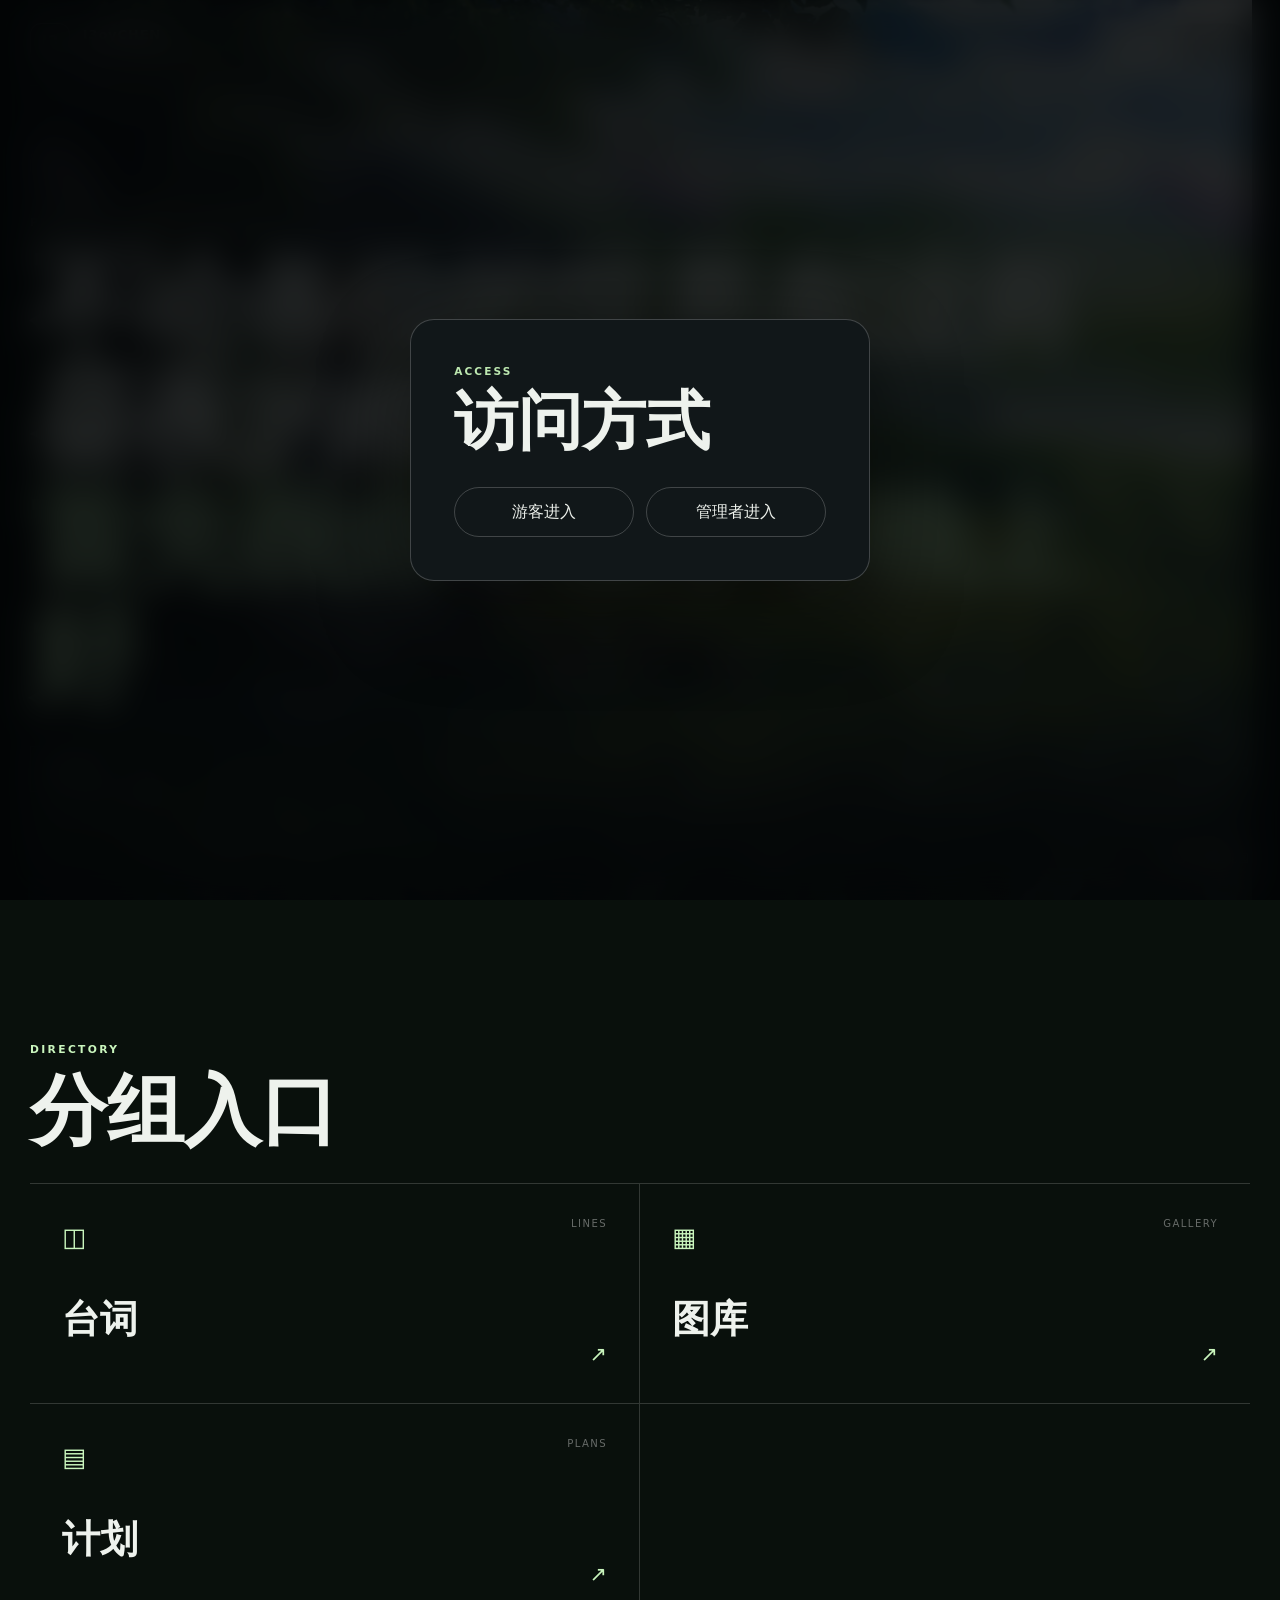
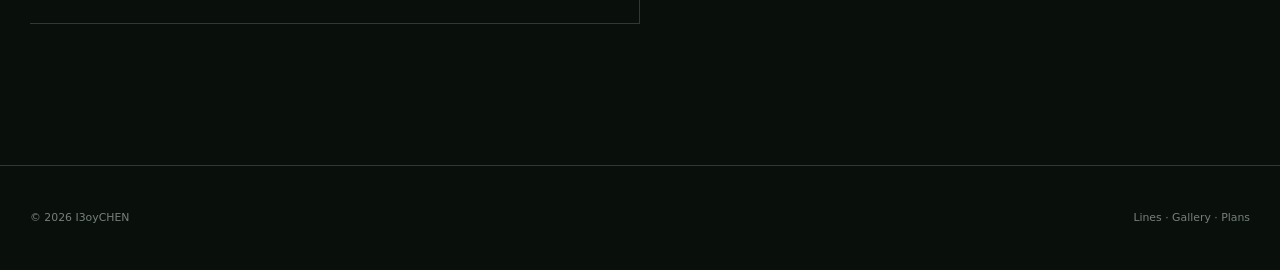
==== commit d8a58a77: "Refine the gallery wall and make plans flexible" ====
--- a/index.html
+++ b/index.html
@@ -3,7 +3,7 @@
 <head>
   <meta charset="utf-8">
   <meta name="viewport" content="width=device-width, initial-scale=1">
-  <meta name="description" content="I3oyCHEN 的个人数字花园：照片、台词、计划与自省。">
+  <meta name="description" content="I3oyCHEN 的个人数字花园：台词、图库与计划。">
   <meta name="theme-color" content="#0a0d10">
   <meta http-equiv="Content-Security-Policy" content="default-src 'self'; img-src 'self' data: blob:; style-src 'self'; script-src 'self'; connect-src 'self'; object-src 'none'; base-uri 'self'; form-action 'none'">
   <title>I3oyCHEN · 数字花园</title>
@@ -15,13 +15,6 @@
   <a class="skip-link" href="#groups">跳到分组</a>
   <header class="site-header">
     <a class="brand" href="#top"><span class="brand-mark">I3</span><span><strong>I3oyCHEN</strong><small>Personal archive</small></span></a>
-    <nav class="group-nav" aria-label="分组入口">
-      <a href="moments/index.html">图片与台词</a>
-      <a href="gallery/index.html">图库</a>
-      <a href="plans/index.html">计划</a>
-      <a href="inner-way/index.html" data-manager-only hidden>内圣之道</a>
-      <a href="settings/index.html" data-manager-only hidden>设置</a>
-    </nav>
     <button class="role-button" type="button" data-role-button>选择身份</button>
   </header>
 
@@ -47,7 +40,6 @@
     <section class="groups" id="groups" aria-labelledby="groups-title">
       <div class="section-heading">
         <div><p class="eyebrow">DIRECTORY</p><h2 id="groups-title">分组入口</h2></div>
-        <p>图片与台词 · 图库 · 计划</p>
       </div>
       <div class="group-grid" id="group-grid"></div>
     </section>
@@ -55,11 +47,11 @@
 
   <footer class="site-footer">
     <p>© <span id="current-year"></span> I3oyCHEN</p>
-    <p>Images · Lines · Plans · Reflection</p>
+    <p>Lines · Gallery · Plans</p>
   </footer>
 
   <noscript>需要启用 JavaScript。</noscript>
-  <script src="content/inner-way.enc.js"></script>
+  <script src="content/auth-config.js"></script>
   <script src="assets/auth.js"></script>
   <script src="assets/theme.js"></script>
   <script src="content/site-content.js?v=20260901-2"></script>
--- a/assets/styles.css
+++ b/assets/styles.css
@@ -1,7 +1,80 @@
-:root { --paper:#eef2ed; --muted:#a5aea8; --line:rgba(255,255,255,.17); --mint:#c9f5bd; --ink:#090d0b; --site-background-image:linear-gradient(140deg,#10251c,#070a08); --site-overlay:.62; --width:1220px; color-scheme:dark; font-family:Inter,ui-sans-serif,system-ui,-apple-system,BlinkMacSystemFont,"Segoe UI","Microsoft YaHei",sans-serif; }
-*{box-sizing:border-box} html{scroll-behavior:smooth} body{margin:0;min-width:320px;color:var(--paper);background:#09100c;line-height:1.65} body::before{content:"";position:fixed;inset:0;z-index:-2;background:var(--site-background-image) center/cover no-repeat} body::after{content:"";position:fixed;inset:0;z-index:-1;background:rgba(4,8,6,var(--site-overlay));backdrop-filter:blur(18px)} a{color:inherit;text-decoration:none} button{color:inherit;font:inherit}.skip-link{position:fixed;top:-60px;left:14px;z-index:50;padding:.65rem .9rem;background:var(--mint);color:var(--ink)}.skip-link:focus{top:14px}:focus-visible{outline:2px solid var(--mint);outline-offset:4px}
-.site-header{position:absolute;inset:0 0 auto;z-index:20;display:grid;grid-template-columns:1fr auto 1fr;align-items:center;width:min(calc(100% - 48px),var(--width));min-height:86px;margin:0 auto;border-bottom:1px solid rgba(255,255,255,.26)}.brand{display:inline-flex;align-items:center;gap:.8rem;justify-self:start}.brand-mark{display:grid;place-items:center;width:40px;height:40px;border:1px solid rgba(255,255,255,.45);border-radius:11px;color:var(--mint);font-weight:800}.brand strong,.brand small{display:block}.brand strong{font-size:.8rem;letter-spacing:.08em}.brand small{color:rgba(255,255,255,.55);font-size:.58rem;letter-spacing:.14em;text-transform:uppercase}.group-nav{display:flex;gap:1.4rem;align-items:center}.group-nav a{color:rgba(255,255,255,.72);font-size:.72rem;white-space:nowrap}.group-nav a:hover{color:var(--mint)}.role-button{justify-self:end;padding:.58rem .95rem;border:1px solid rgba(255,255,255,.3);border-radius:999px;background:rgba(8,12,9,.3);cursor:pointer;font-size:.7rem}.role-button:hover{border-color:var(--mint)}
-.photo-wall{position:relative;min-height:100svh;display:grid;align-items:end;overflow:hidden;background:#08100c}.wall-layer,.wall-shade{position:absolute;inset:0}.wall-layer{background-position:center;background-size:cover;transform:scale(1.015);transition:opacity 1s ease,transform 8s linear}.wall-layer--current{opacity:1}.wall-layer--next{opacity:0}.photo-wall.is-transitioning .wall-layer--current{opacity:0}.photo-wall.is-transitioning .wall-layer--next{opacity:1;transform:scale(1.05)}.wall-shade{background:linear-gradient(90deg,rgba(3,5,4,.88) 0,rgba(3,5,4,.52) 52%,rgba(3,5,4,.28)),linear-gradient(0deg,rgba(3,5,4,.82),transparent 46%)}.wall-copy{position:relative;z-index:2;width:min(calc(100% - 48px),var(--width));margin:0 auto clamp(6rem,12vh,10rem)}.eyebrow{margin:0 0 1rem;color:var(--mint);font-size:.67rem;font-weight:760;letter-spacing:.22em;text-transform:uppercase}.wall-copy h1{max-width:1050px;margin:0;font:700 clamp(3.2rem,8.7vw,7.6rem)/1.04 Georgia,"Songti SC",serif;letter-spacing:-.06em}.wall-copy h1 em{color:var(--mint);font-style:normal}.wall-enter{display:inline-flex;gap:2rem;margin-top:2.2rem;padding:.75rem 1rem;border:1px solid rgba(255,255,255,.38);font-size:.76rem}.wall-enter:hover{background:var(--mint);color:var(--ink)}.wall-controls{position:absolute;right:max(24px,calc((100% - var(--width))/2));bottom:clamp(6rem,12vh,10rem);z-index:3;display:flex;align-items:center;gap:.45rem}.wall-controls button{width:42px;height:42px;border:1px solid rgba(255,255,255,.35);border-radius:50%;background:rgba(3,6,4,.38);cursor:pointer}.wall-controls button:hover{border-color:var(--mint);color:var(--mint)}.wall-controls p{margin:0 0 0 .6rem;color:rgba(255,255,255,.65);font:700 .75rem/1 Georgia,serif;letter-spacing:.12em}.wall-caption{position:absolute;right:max(24px,calc((100% - var(--width))/2));bottom:2rem;z-index:3;margin:0;color:rgba(255,255,255,.58);font-size:.68rem;letter-spacing:.08em}
-.groups{width:min(calc(100% - 48px),var(--width));margin:0 auto;padding:clamp(6rem,11vw,10rem) 0}.section-heading{display:flex;justify-content:space-between;align-items:end;gap:2rem;padding-bottom:2rem;border-bottom:1px solid var(--line)}.section-heading h2{margin:0;font:700 clamp(2.4rem,6vw,5rem)/1 Georgia,"Songti SC",serif}.section-heading>p{margin:0;color:var(--muted);font-size:.78rem}.group-grid{display:grid;grid-template-columns:repeat(2,minmax(0,1fr))}.group-card{position:relative;min-height:260px;padding:2rem;border-right:1px solid var(--line);border-bottom:1px solid var(--line);transition:background .25s ease}.group-card:nth-child(2n){border-right:0}.group-card:hover{background:rgba(201,245,189,.07)}.group-icon{color:var(--mint);font-size:1.6rem}.group-card h3{margin:2.5rem 0 .6rem;font:700 clamp(1.7rem,3vw,2.7rem)/1.1 Georgia,"Songti SC",serif}.group-card p{max-width:430px;margin:0;color:var(--muted);font-size:.82rem}.group-card small{position:absolute;right:2rem;top:2rem;color:rgba(255,255,255,.38);font-size:.63rem;letter-spacing:.14em;text-transform:uppercase}.group-arrow{position:absolute;right:2rem;bottom:2rem;color:var(--mint);font-size:1.3rem}.site-footer{display:flex;justify-content:space-between;gap:2rem;padding:2rem max(24px,calc((100% - var(--width))/2));border-top:1px solid var(--line);color:#768078;font-size:.68rem}
-@media(max-width:860px){.site-header{width:calc(100% - 32px);grid-template-columns:1fr auto;min-height:72px}.group-nav{position:absolute;left:0;right:0;top:72px;justify-content:flex-start;gap:1rem;padding:.65rem 0;overflow-x:auto;border-bottom:1px solid rgba(255,255,255,.18)}.wall-copy{width:calc(100% - 32px);margin-bottom:8rem}.wall-copy h1{font-size:clamp(2.8rem,12vw,5.5rem)}.wall-controls{left:16px;right:auto;bottom:3.6rem}.wall-caption{left:16px;right:auto;bottom:1.2rem}.groups{width:calc(100% - 32px)}.section-heading{align-items:flex-start;flex-direction:column}.group-grid{grid-template-columns:1fr}.group-card,.group-card:nth-child(2n){border-right:0}.site-footer{flex-direction:column;padding-inline:16px}}
-@media(prefers-reduced-motion:reduce){html{scroll-behavior:auto}*,*::before,*::after{transition-duration:.01ms!important}}
+:root {
+  --paper: #eef2ed;
+  --muted: #a5aea8;
+  --line: rgba(255,255,255,.17);
+  --mint: #c9f5bd;
+  --ink: #090d0b;
+  --site-background-image: linear-gradient(140deg,#10251c,#070a08);
+  --site-overlay: .62;
+  --width: 1220px;
+  color-scheme: dark;
+  font-family: Inter,ui-sans-serif,system-ui,-apple-system,BlinkMacSystemFont,"Segoe UI","Microsoft YaHei",sans-serif;
+}
+* { box-sizing: border-box; }
+html { scroll-behavior: smooth; }
+body { margin: 0; min-width: 320px; color: var(--paper); background: #09100c; line-height: 1.65; }
+body::before { content: ""; position: fixed; inset: 0; z-index: -2; background: var(--site-background-image) center/cover no-repeat; }
+body::after { content: ""; position: fixed; inset: 0; z-index: -1; background: rgba(4,8,6,var(--site-overlay)); backdrop-filter: blur(18px); }
+a { color: inherit; text-decoration: none; }
+button { color: inherit; font: inherit; }
+.skip-link { position: fixed; top: -60px; left: 14px; z-index: 50; padding: .65rem .9rem; background: var(--mint); color: var(--ink); }
+.skip-link:focus { top: 14px; }
+:focus-visible { outline: 2px solid var(--mint); outline-offset: 4px; }
+
+.site-header { position: absolute; inset: 0 0 auto; z-index: 20; display: grid; grid-template-columns: 1fr auto; align-items: center; width: min(calc(100% - 48px),var(--width)); min-height: 86px; margin: 0 auto; border-bottom: 1px solid rgba(255,255,255,.26); }
+.brand { display: inline-flex; align-items: center; gap: .8rem; justify-self: start; }
+.brand-mark { display: grid; place-items: center; width: 40px; height: 40px; border: 1px solid rgba(255,255,255,.45); border-radius: 11px; color: var(--mint); font-weight: 800; }
+.brand strong,.brand small { display: block; }
+.brand strong { font-size: .8rem; letter-spacing: .08em; }
+.brand small { color: rgba(255,255,255,.55); font-size: .58rem; letter-spacing: .14em; text-transform: uppercase; }
+.role-button { justify-self: end; padding: .58rem .95rem; border: 1px solid rgba(255,255,255,.3); border-radius: 999px; background: rgba(8,12,9,.3); cursor: pointer; font-size: .7rem; }
+.role-button:hover { border-color: var(--mint); }
+
+.photo-wall { position: relative; min-height: 100svh; display: grid; align-items: end; overflow: hidden; background: #030504; }
+.wall-layer,.wall-shade { position: absolute; inset: 0; }
+.wall-layer { background-color: #030504; background-position: center; background-repeat: no-repeat; background-size: contain; transition: opacity 1s ease; }
+.wall-layer--current { opacity: 1; }
+.wall-layer--next { opacity: 0; }
+.photo-wall.is-transitioning .wall-layer--current { opacity: 0; }
+.photo-wall.is-transitioning .wall-layer--next { opacity: 1; }
+.wall-shade { background: linear-gradient(90deg,rgba(3,5,4,.86) 0,rgba(3,5,4,.38) 52%,rgba(3,5,4,.16)),linear-gradient(0deg,rgba(3,5,4,.7),transparent 46%); }
+.wall-copy { position: relative; z-index: 2; width: min(calc(100% - 48px),var(--width)); margin: 0 auto clamp(6rem,12vh,10rem); }
+.eyebrow { margin: 0 0 1rem; color: var(--mint); font-size: .67rem; font-weight: 760; letter-spacing: .22em; text-transform: uppercase; }
+.wall-copy h1 { max-width: 1050px; margin: 0; font: 700 clamp(3.2rem,8.7vw,7.6rem)/1.04 Georgia,"Songti SC",serif; letter-spacing: -.06em; }
+.wall-copy h1 em { color: var(--mint); font-style: normal; }
+.wall-enter { display: inline-flex; gap: 2rem; margin-top: 2.2rem; padding: .75rem 1rem; border: 1px solid rgba(255,255,255,.38); font-size: .76rem; }
+.wall-enter:hover { background: var(--mint); color: var(--ink); }
+.wall-controls { position: absolute; right: max(24px,calc((100% - var(--width))/2)); bottom: clamp(6rem,12vh,10rem); z-index: 3; display: flex; align-items: center; gap: .45rem; }
+.wall-controls button { width: 42px; height: 42px; border: 1px solid rgba(255,255,255,.35); border-radius: 50%; background: rgba(3,6,4,.38); cursor: pointer; }
+.wall-controls button:hover { border-color: var(--mint); color: var(--mint); }
+.wall-controls p { margin: 0 0 0 .6rem; color: rgba(255,255,255,.65); font: 700 .75rem/1 Georgia,serif; letter-spacing: .12em; }
+.wall-caption { position: absolute; right: max(24px,calc((100% - var(--width))/2)); bottom: 2rem; z-index: 3; max-width: min(440px,70vw); margin: 0; color: rgba(255,255,255,.7); font-size: .68rem; letter-spacing: .08em; text-align: right; }
+
+.groups { width: min(calc(100% - 48px),var(--width)); margin: 0 auto; padding: clamp(6rem,11vw,10rem) 0; }
+.section-heading { padding-bottom: 2rem; border-bottom: 1px solid var(--line); }
+.section-heading h2 { margin: 0; font: 700 clamp(2.4rem,6vw,5rem)/1 Georgia,"Songti SC",serif; }
+.group-grid { display: grid; grid-template-columns: repeat(2,minmax(0,1fr)); }
+.group-card { position: relative; min-height: 220px; padding: 2rem; border-right: 1px solid var(--line); border-bottom: 1px solid var(--line); transition: background .25s ease; }
+.group-card:nth-child(2n) { border-right: 0; }
+.group-card:hover { background: rgba(201,245,189,.07); }
+.group-icon { color: var(--mint); font-size: 1.6rem; }
+.group-card h3 { margin: 2.5rem 0 0; font: 700 clamp(1.7rem,3vw,2.7rem)/1.1 Georgia,"Songti SC",serif; }
+.group-card small { position: absolute; right: 2rem; top: 2rem; color: rgba(255,255,255,.38); font-size: .63rem; letter-spacing: .14em; text-transform: uppercase; }
+.group-arrow { position: absolute; right: 2rem; bottom: 2rem; color: var(--mint); font-size: 1.3rem; }
+.site-footer { display: flex; justify-content: space-between; gap: 2rem; padding: 2rem max(24px,calc((100% - var(--width))/2)); border-top: 1px solid var(--line); color: #768078; font-size: .68rem; }
+
+@media(max-width:860px) {
+  .site-header { width: calc(100% - 32px); min-height: 72px; }
+  .wall-copy { width: calc(100% - 32px); margin-bottom: 8rem; }
+  .wall-copy h1 { font-size: clamp(2.8rem,12vw,5.5rem); }
+  .wall-controls { left: 16px; right: auto; bottom: 3.6rem; }
+  .wall-caption { left: 16px; right: auto; bottom: 1.2rem; text-align: left; }
+  .groups { width: calc(100% - 32px); }
+  .group-grid { grid-template-columns: 1fr; }
+  .group-card,.group-card:nth-child(2n) { border-right: 0; }
+  .site-footer { flex-direction: column; padding-inline: 16px; }
+}
+@media(prefers-reduced-motion:reduce) {
+  html { scroll-behavior: auto; }
+  *,*::before,*::after { transition-duration: .01ms!important; }
+}
